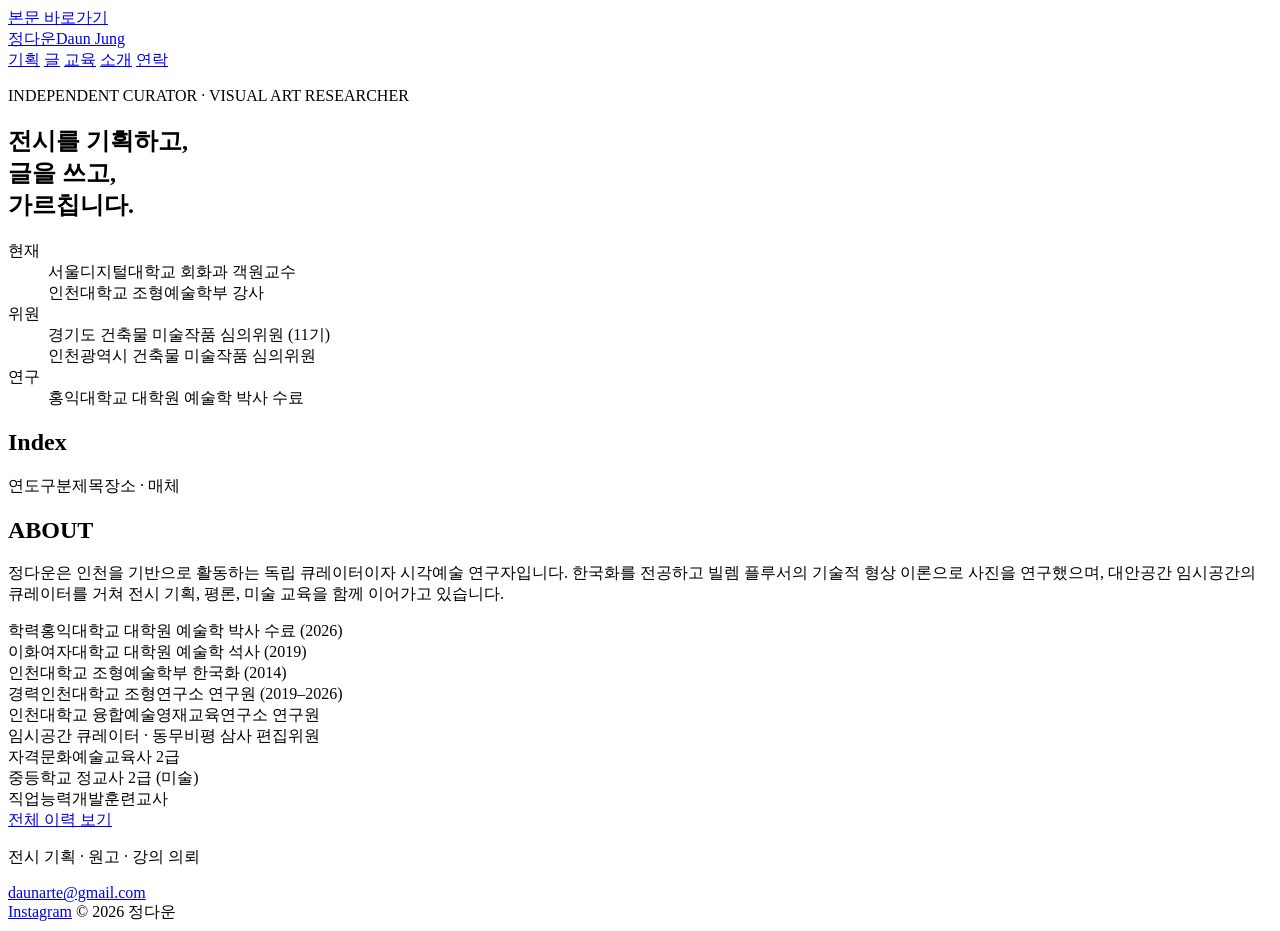
==== index.html @ 9a3ab0d0 "Add files via upload" ====
<!doctype html>
<html lang="ko">
<head>
<meta charset="utf-8">
<meta name="viewport" content="width=device-width, initial-scale=1">
<title>정다운 — 독립 큐레이터 · 시각예술 연구자</title>
<meta name="description" content="독립 큐레이터이자 시각예술 연구자 정다운의 전시 기획, 평론, 강의 아카이브.">
<meta property="og:title" content="정다운 — 독립 큐레이터 · 시각예술 연구자">
<meta property="og:description" content="전시 기획, 평론, 강의 아카이브">
<meta property="og:image" content="images/munteok.jpg">
<link rel="preconnect" href="https://fonts.googleapis.com">
<link rel="preconnect" href="https://fonts.gstatic.com" crossorigin>
<link rel="stylesheet" href="https://fonts.googleapis.com/css2?family=IBM+Plex+Mono:wght@400;500&family=IBM+Plex+Sans+KR:wght@400;500;600&display=swap">
<link rel="stylesheet" href="assets/style.css">
</head>
<body data-page="home">
<a class="skip" href="#main">본문 바로가기</a>

<header class="site-header">
  <div class="wrap">
    <a class="brand" href="index.html"><span class="brand-ko">정다운</span><span class="brand-en" data-name-en>Daun Jung</span></a>
    <nav class="nav" aria-label="주 메뉴">
      <a href="index.html#curating">기획</a>
      <a href="index.html#writing">글</a>
      <a href="index.html#teaching">교육</a>
      <a href="about.html">소개</a>
      <a href="#contact">연락</a>
    </nav>
  </div>
</header>

<main id="main">
  <section class="wrap hero">
    <div class="hero-main">
      <p class="hero-eyebrow">INDEPENDENT CURATOR · VISUAL ART RESEARCHER</p>
      <h1>전시를 기획하고,<br>글을 쓰고,<br>가르칩니다.</h1>
    </div>
    <dl class="hero-meta">
      <div>
        <dt class="label">현재</dt>
        <dd>서울디지털대학교 회화과 객원교수<br>인천대학교 조형예술학부 강사</dd>
      </div>
      <div>
        <dt class="label">위원</dt>
        <dd>경기도 건축물 미술작품 심의위원 (11기)<br>인천광역시 건축물 미술작품 심의위원</dd>
      </div>
      <div>
        <dt class="label">연구</dt>
        <dd>홍익대학교 대학원 예술학 박사 수료</dd>
      </div>
    </dl>
  </section>

  <section class="wrap feature" id="featured" aria-label="최근 프로젝트"></section>

  <section class="wrap index" id="index" aria-labelledby="index-title">
    <div class="index-head">
      <h2 id="index-title">Index</h2>
      <div class="filters" id="filters" role="group" aria-label="분류 필터"></div>
    </div>
    <div class="row-head" aria-hidden="true"><span>연도</span><span>구분</span><span>제목</span><span>장소 · 매체</span></div>
    <div class="rows" id="rows" aria-live="polite"></div>
  </section>

  <section class="band" aria-labelledby="about-title">
    <div class="wrap">
      <h2 class="label" id="about-title">ABOUT</h2>
      <div class="band-body">
        <p class="big">정다운은 인천을 기반으로 활동하는 독립 큐레이터이자 시각예술 연구자입니다. 한국화를 전공하고 빌렘 플루서의 기술적 형상 이론으로 사진을 연구했으며, 대안공간 임시공간의 큐레이터를 거쳐 전시 기획, 평론, 미술 교육을 함께 이어가고 있습니다.</p>
        <div class="band-cols">
          <div><span class="label">학력</span>홍익대학교 대학원 예술학 박사 수료 (2026)<br>이화여자대학교 대학원 예술학 석사 (2019)<br>인천대학교 조형예술학부 한국화 (2014)</div>
          <div><span class="label">경력</span>인천대학교 조형연구소 연구원 (2019–2026)<br>인천대학교 융합예술영재교육연구소 연구원<br>임시공간 큐레이터 · 동무비평 삼사 편집위원</div>
          <div><span class="label">자격</span>문화예술교육사 2급<br>중등학교 정교사 2급 (미술)<br>직업능력개발훈련교사</div>
        </div>
        <a class="btn-line" href="about.html">전체 이력 보기</a>
      </div>
    </div>
  </section>
</main>

<footer class="site-footer" id="contact">
  <div class="wrap">
    <div>
      <p class="label">전시 기획 · 원고 · 강의 의뢰</p>
      <a class="footer-mail" data-email href="mailto:daunarte@gmail.com">daunarte@gmail.com</a>
    </div>
    <div class="footer-meta">
      <a data-instagram href="#">Instagram</a>
      <span>© <span data-year>2026</span> 정다운</span>
    </div>
  </div>
</footer>

<script src="assets/content.js"></script>
<script src="assets/app.js"></script>
</body>
</html>
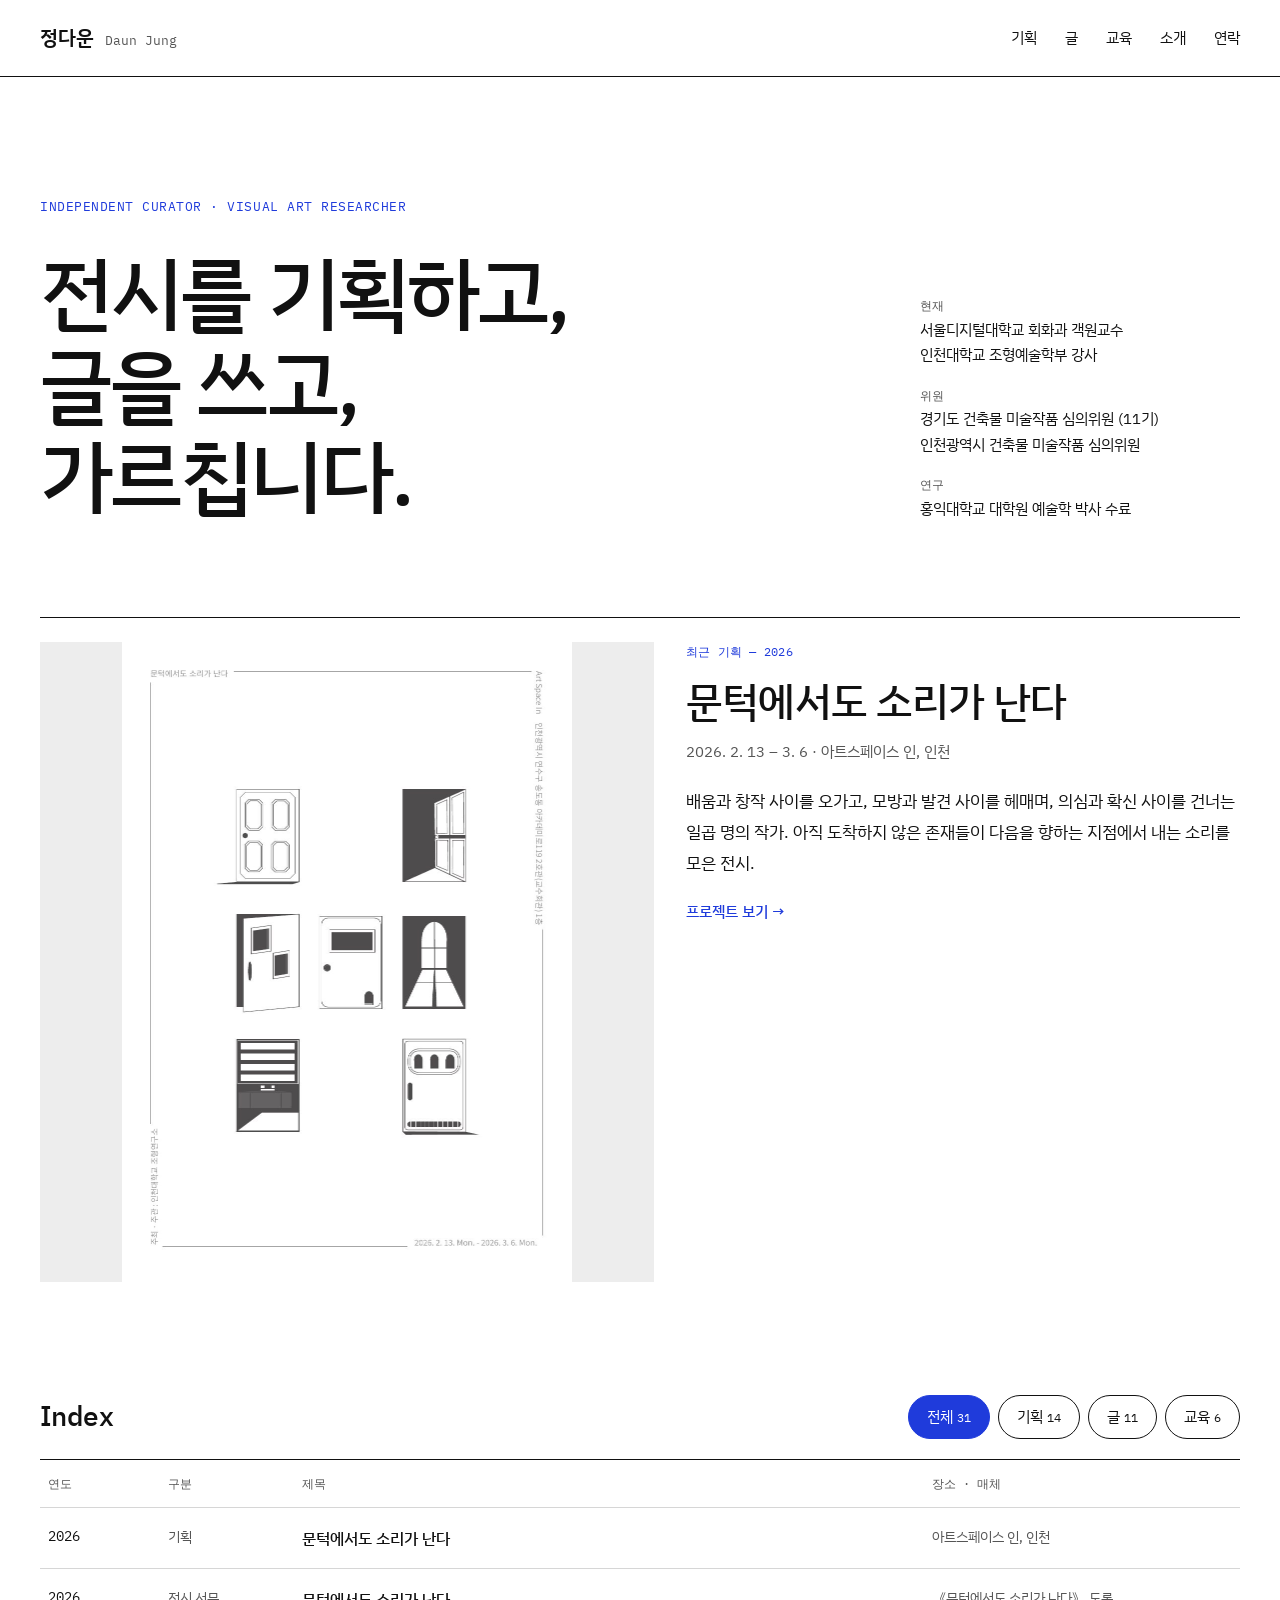
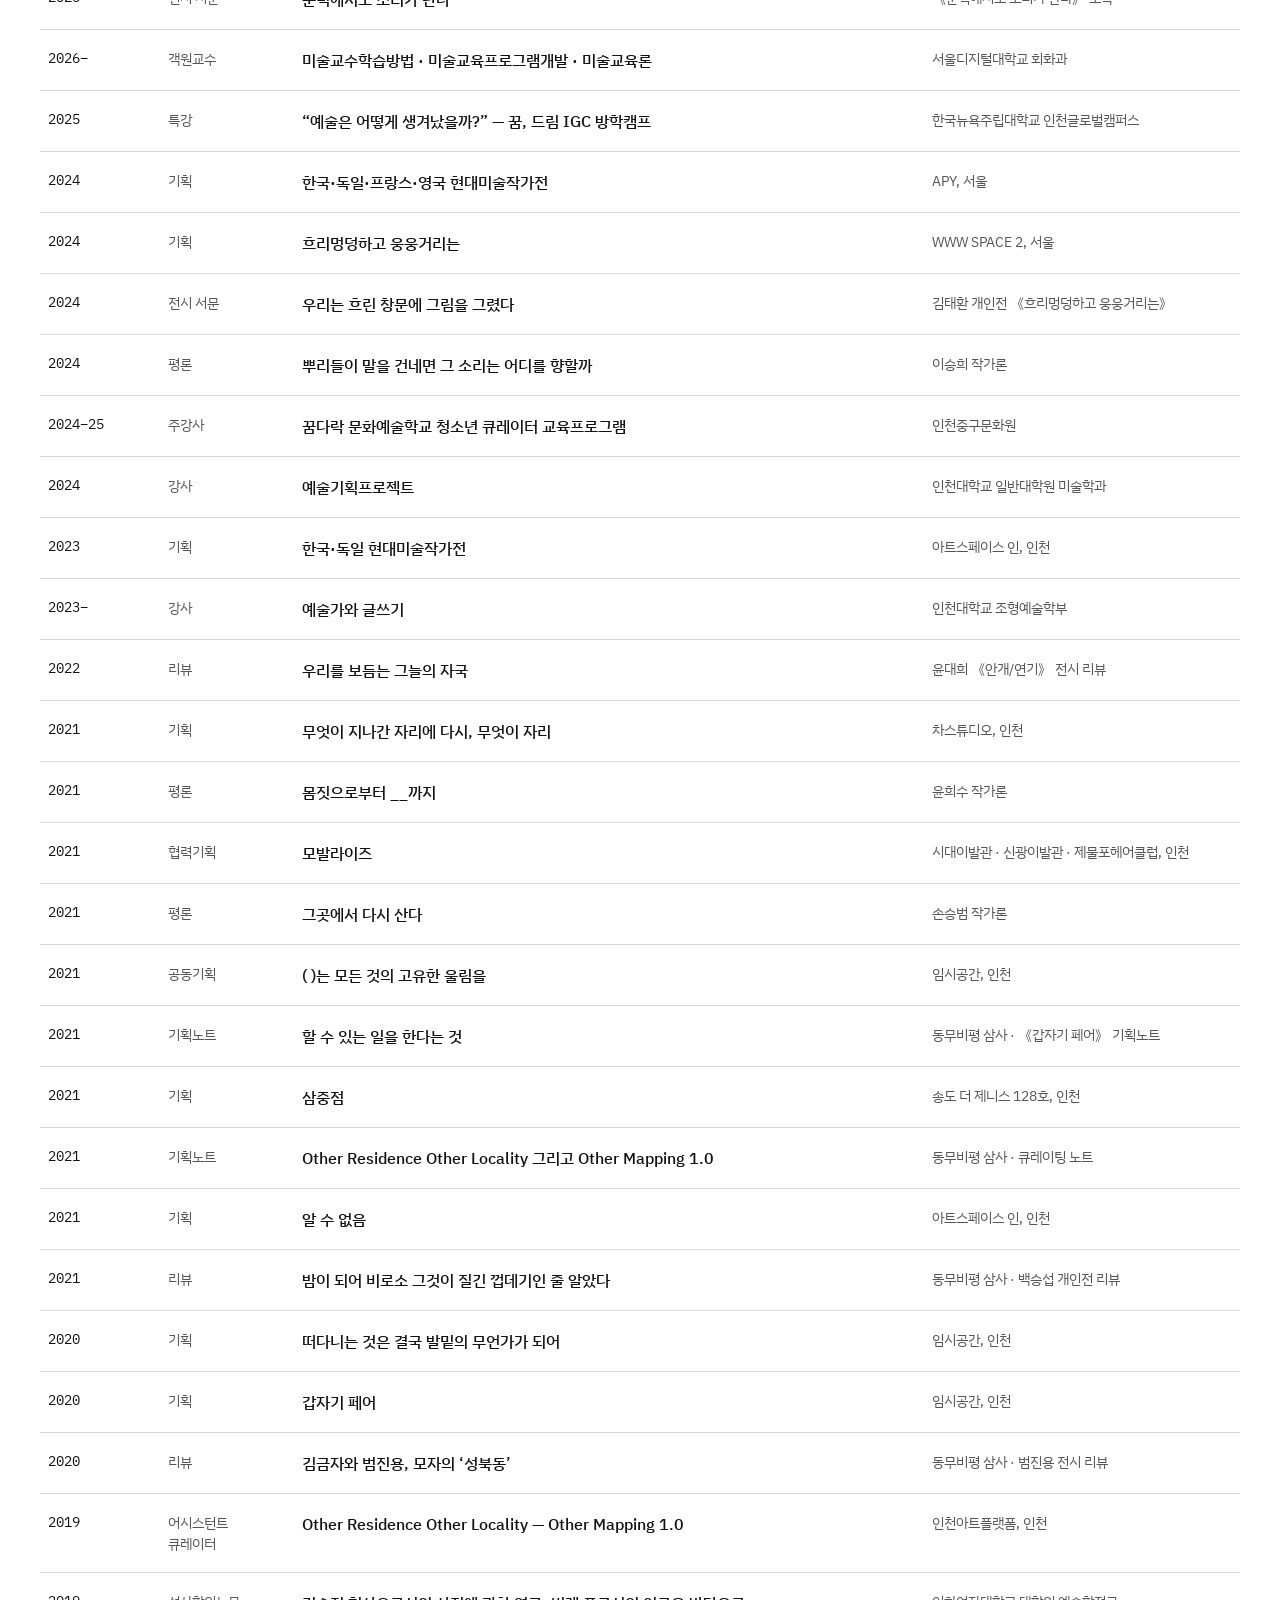
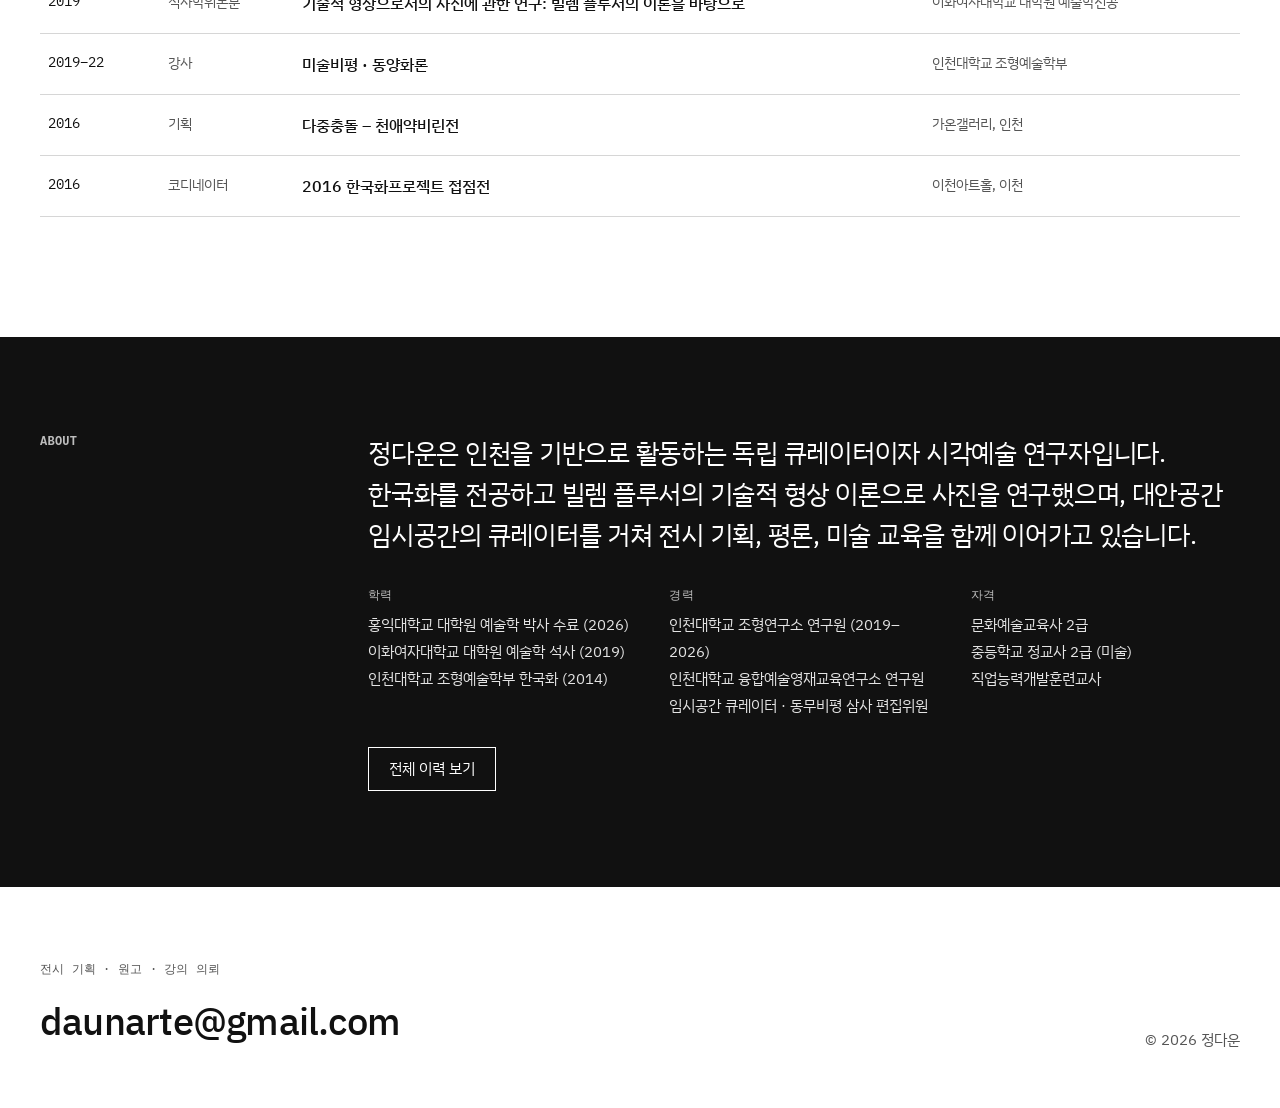
==== commit 5a8b0fb6: "Add files via upload" ====
--- a/index.html
+++ b/index.html
@@ -18,7 +18,7 @@
 
 <header class="site-header">
   <div class="wrap">
-    <a class="brand" href="index.html"><span class="brand-ko">정다운</span><span class="brand-en" data-name-en>Daun Jung</span></a>
+    <a class="brand" href="index.html"><span class="brand-ko">정다운</span><span class="brand-en" data-name-en>Dawoon Jeong</span></a>
     <nav class="nav" aria-label="주 메뉴">
       <a href="index.html#curating">기획</a>
       <a href="index.html#writing">글</a>
@@ -85,7 +85,7 @@
       <a class="footer-mail" data-email href="mailto:daunarte@gmail.com">daunarte@gmail.com</a>
     </div>
     <div class="footer-meta">
-      <a data-instagram href="#">Instagram</a>
+      <a data-instagram href="https://www.instagram.com/daunarte/">Instagram</a>
       <span>© <span data-year>2026</span> 정다운</span>
     </div>
   </div>
--- a/assets/style.css
+++ b/assets/style.css
@@ -0,0 +1,194 @@
+/* 정다운 포트폴리오 — 공통 스타일 */
+:root {
+  --ink: #111111;
+  --muted: #555555;
+  --line: #d6d6d6;
+  --paper: #ffffff;
+  --tint: #f4f5fa;
+  --accent: #1f3bdb;
+  --sans: "IBM Plex Sans KR", system-ui, -apple-system, "Apple SD Gothic Neo", sans-serif;
+  --mono: "IBM Plex Mono", ui-monospace, Menlo, monospace;
+  --wrap: 1360px;
+  --gutter: 40px;
+}
+
+*, *::before, *::after { box-sizing: border-box; }
+html { -webkit-text-size-adjust: 100%; }
+body {
+  margin: 0;
+  background: var(--paper);
+  color: var(--ink);
+  font-family: var(--sans);
+  font-size: 16px;
+  line-height: 1.6;
+  word-break: keep-all;
+  overflow-wrap: break-word;
+}
+img { display: block; max-width: 100%; height: auto; }
+a { color: inherit; text-decoration: none; }
+a:hover { color: var(--accent); }
+:focus-visible { outline: 2px solid var(--accent); outline-offset: 3px; }
+h1, h2, h3, p, dl, dd, ul, ol { margin: 0; }
+ul, ol { padding: 0; list-style: none; }
+
+.wrap { max-width: var(--wrap); margin: 0 auto; padding-left: var(--gutter); padding-right: var(--gutter); }
+.mono { font-family: var(--mono); }
+.label { font-family: var(--mono); font-size: 12px; letter-spacing: 0.02em; color: var(--muted); }
+.accent { color: var(--accent); }
+.skip { position: absolute; left: -9999px; }
+.skip:focus { left: 16px; top: 16px; background: var(--paper); padding: 8px 12px; z-index: 10; }
+
+/* 헤더 */
+.site-header { border-bottom: 1px solid var(--ink); background: var(--paper); }
+.site-header .wrap { display: flex; flex-wrap: wrap; align-items: center; justify-content: space-between; gap: 12px 24px; padding-top: 20px; padding-bottom: 20px; }
+.brand { display: flex; align-items: baseline; gap: 12px; }
+.brand-ko { font-size: 20px; font-weight: 600; letter-spacing: -0.01em; }
+.brand-en { font-family: var(--mono); font-size: 13px; color: var(--muted); }
+.nav { display: flex; flex-wrap: wrap; gap: 4px 28px; font-size: 15px; }
+.nav a { padding: 6px 0; }
+.nav a[aria-current="page"] { color: var(--accent); }
+
+/* 홈 — 히어로 */
+.hero { display: flex; flex-wrap: wrap; gap: 48px; align-items: flex-end; padding-top: 120px; padding-bottom: 96px; }
+.hero-main { flex: 999 1 640px; min-width: 0; }
+.hero-eyebrow { font-family: var(--mono); font-size: 13px; letter-spacing: 0.04em; color: var(--accent); margin-bottom: 28px; }
+.hero h1 { font-size: clamp(44px, 6.4vw, 84px); line-height: 1.12; font-weight: 500; letter-spacing: -0.035em; }
+.hero-meta { flex: 1 1 320px; display: flex; flex-direction: column; gap: 18px; font-size: 15px; line-height: 1.7; }
+.hero-meta dd { margin: 0; }
+
+/* 홈 — 최근 프로젝트 */
+.feature { padding-bottom: 112px; }
+.feature-link { display: flex; flex-wrap: wrap; gap: 32px; border-top: 1px solid var(--ink); padding-top: 24px; }
+.feature-link:hover { color: var(--ink); }
+.feature-link:hover .feature-more { text-decoration: underline; }
+.feature-img { flex: 1 1 420px; min-width: 0; background: #ededed; display: flex; align-items: center; justify-content: center; max-height: 640px; overflow: hidden; }
+.feature-img img { width: 100%; height: 100%; max-height: 640px; object-fit: contain; }
+.feature-body { flex: 1 1 360px; min-width: 0; display: flex; flex-direction: column; gap: 14px; }
+.feature-body h2 { font-size: clamp(30px, 3.2vw, 44px); line-height: 1.25; font-weight: 500; letter-spacing: -0.02em; }
+.feature-body .meta { font-size: 15px; color: var(--muted); }
+.feature-body .lede { font-size: 17px; line-height: 1.8; margin-top: 8px; }
+.feature-more { margin-top: 8px; font-size: 15px; font-weight: 500; color: var(--accent); }
+
+/* 인덱스 */
+.index { padding-bottom: 120px; scroll-margin-top: 24px; }
+.index-head { display: flex; flex-wrap: wrap; align-items: flex-end; justify-content: space-between; gap: 20px; border-bottom: 1px solid var(--ink); padding-bottom: 20px; }
+.index-head h2 { font-size: 28px; font-weight: 500; letter-spacing: -0.02em; }
+.filters { display: flex; flex-wrap: wrap; gap: 8px; }
+.pill {
+  min-height: 44px; padding: 0 18px; border-radius: 999px;
+  border: 1px solid var(--ink); background: var(--paper); color: var(--ink);
+  font: inherit; font-size: 15px; cursor: pointer;
+}
+.pill .count { font-family: var(--mono); font-size: 12px; margin-left: 4px; }
+.pill:hover { border-color: var(--accent); color: var(--accent); }
+.pill[aria-pressed="true"] { background: var(--accent); border-color: var(--accent); color: #ffffff; }
+
+.rows { display: flex; flex-direction: column; }
+.row, .row-head {
+  display: grid;
+  grid-template-columns: 96px 110px minmax(0, 1fr) minmax(0, 300px);
+  gap: 24px; padding: 18px 8px; border-bottom: 1px solid var(--line);
+}
+.row-head { padding-top: 14px; padding-bottom: 14px; font-family: var(--mono); font-size: 12px; color: var(--muted); }
+.row { font-size: 16px; line-height: 1.5; }
+a.row:hover { background: var(--tint); color: var(--ink); }
+a.row:hover .row-title { color: var(--accent); }
+.row-year { font-family: var(--mono); font-size: 14px; }
+.row-kind, .row-place { font-size: 14px; color: var(--muted); }
+.row-title { font-weight: 500; }
+.row-empty { padding: 40px 8px; color: var(--muted); }
+
+/* 소개 띠 (홈) */
+.band { background: var(--ink); color: #ffffff; }
+.band .wrap { display: flex; flex-wrap: wrap; gap: 48px; padding-top: 96px; padding-bottom: 96px; }
+.band .label { color: #bdbdbd; flex: 1 1 280px; }
+.band-body { flex: 999 1 640px; min-width: 0; display: flex; flex-direction: column; gap: 28px; }
+.band-body p.big { font-size: clamp(20px, 2vw, 28px); line-height: 1.6; letter-spacing: -0.01em; }
+.band-cols { display: flex; flex-wrap: wrap; gap: 32px; font-size: 15px; line-height: 1.8; color: #e4e4e4; }
+.band-cols > div { flex: 1 1 240px; }
+.band-cols .label { display: block; margin-bottom: 6px; }
+.btn-line { align-self: flex-start; display: inline-flex; align-items: center; min-height: 44px; border: 1px solid currentColor; padding: 0 20px; font-size: 15px; }
+.band .btn-line:hover { color: #ffffff; background: #2a2a2a; }
+
+/* 푸터 */
+.site-footer .wrap { display: flex; flex-wrap: wrap; justify-content: space-between; align-items: flex-end; gap: 32px; padding-top: 72px; padding-bottom: 56px; }
+.footer-mail { display: inline-block; margin-top: 12px; font-size: clamp(26px, 3vw, 40px); font-weight: 500; letter-spacing: -0.02em; overflow-wrap: anywhere; }
+.footer-meta { display: flex; flex-wrap: wrap; gap: 24px; font-size: 15px; color: var(--muted); }
+
+/* 상세 페이지 */
+.detail { padding-top: 56px; padding-bottom: 120px; }
+.crumb { font-family: var(--mono); font-size: 13px; color: var(--muted); margin-bottom: 40px; display: flex; gap: 8px; flex-wrap: wrap; }
+.crumb a:hover { color: var(--accent); }
+.detail-head { border-bottom: 1px solid var(--ink); padding-bottom: 32px; margin-bottom: 48px; }
+.detail-head .kind { font-family: var(--mono); font-size: 13px; color: var(--accent); margin-bottom: 16px; }
+.detail-head h1 { font-size: clamp(32px, 4.4vw, 60px); line-height: 1.2; font-weight: 500; letter-spacing: -0.03em; }
+.detail-head .sub { margin-top: 12px; font-size: 18px; color: var(--muted); }
+.detail-grid { display: flex; flex-wrap: wrap; gap: 48px 64px; align-items: flex-start; }
+.detail-side { flex: 1 1 340px; min-width: 0; display: flex; flex-direction: column; gap: 32px; }
+.detail-main { flex: 999 1 560px; min-width: 0; display: flex; flex-direction: column; gap: 40px; }
+.detail-img { background: #ededed; }
+.facts { display: grid; grid-template-columns: 88px minmax(0, 1fr); gap: 12px 16px; font-size: 15px; line-height: 1.6; }
+.facts dt { font-family: var(--mono); font-size: 12px; color: var(--muted); padding-top: 3px; }
+.prose { font-size: 18px; line-height: 1.95; max-width: 720px; display: flex; flex-direction: column; gap: 1.2em; }
+.prose p { white-space: pre-line; }
+.prose-note { font-size: 14px; color: var(--muted); border-top: 1px solid var(--line); padding-top: 16px; max-width: 720px; }
+.related h2 { font-family: var(--mono); font-size: 12px; font-weight: 400; color: var(--muted); margin-bottom: 8px; }
+.related a { display: block; padding: 14px 0; border-bottom: 1px solid var(--line); font-weight: 500; }
+.pager { display: flex; justify-content: space-between; gap: 24px; margin-top: 96px; border-top: 1px solid var(--ink); padding-top: 24px; flex-wrap: wrap; }
+.pager a { display: flex; flex-direction: column; gap: 4px; max-width: 48%; min-width: 200px; }
+.pager a.next { text-align: right; margin-left: auto; }
+.pager .t { font-weight: 500; }
+
+/* 소개(CV) 페이지 */
+.cv { padding-top: 96px; padding-bottom: 120px; }
+.cv-intro { display: flex; flex-wrap: wrap; gap: 32px 48px; align-items: flex-end; padding-bottom: 56px; border-bottom: 1px solid var(--ink); }
+.cv-intro h1 { flex: 999 1 560px; font-size: clamp(32px, 4vw, 52px); line-height: 1.35; font-weight: 500; letter-spacing: -0.03em; }
+.cv-actions { flex: 1 1 240px; display: flex; flex-wrap: wrap; gap: 12px; }
+.btn { display: inline-flex; align-items: center; min-height: 44px; padding: 0 20px; border: 1px solid var(--ink); background: var(--paper); color: var(--ink); font: inherit; font-size: 15px; cursor: pointer; }
+.btn:hover { border-color: var(--accent); color: var(--accent); }
+.btn.solid { background: var(--accent); border-color: var(--accent); color: #ffffff; }
+.btn.solid:hover { background: #1730b8; color: #ffffff; }
+.cv-bio { font-size: 19px; line-height: 1.9; max-width: 860px; padding: 56px 0; }
+.cv-section { display: flex; flex-wrap: wrap; gap: 16px 48px; padding: 40px 0; border-top: 1px solid var(--line); }
+.cv-section h2 { flex: 1 1 200px; font-size: 18px; font-weight: 500; }
+.cv-list { flex: 999 1 640px; min-width: 0; display: flex; flex-direction: column; }
+.cv-item { display: grid; grid-template-columns: 170px minmax(0, 1fr); gap: 4px 24px; padding: 10px 0; font-size: 15px; line-height: 1.65; }
+.cv-item .when { font-family: var(--mono); font-size: 13px; color: var(--muted); padding-top: 2px; }
+.cv-item .note { color: var(--muted); }
+
+/* 좁은 화면 */
+@media (max-width: 760px) {
+  :root { --gutter: 16px; }
+  .hero { padding-top: 64px; padding-bottom: 56px; gap: 36px; }
+  .feature, .index { padding-bottom: 72px; }
+  .row-head { display: none; }
+  .row {
+    grid-template-columns: auto minmax(0, 1fr);
+    grid-template-areas: "year kind" "title title" "place place";
+    gap: 4px 12px; padding: 18px 0;
+  }
+  .row-year { grid-area: year; }
+  .row-kind { grid-area: kind; }
+  .row-title { grid-area: title; font-size: 17px; }
+  .row-place { grid-area: place; }
+  .band .wrap { padding-top: 64px; padding-bottom: 64px; }
+  .detail { padding-top: 32px; }
+  .prose { font-size: 17px; }
+  .cv { padding-top: 56px; }
+  .cv-item { grid-template-columns: minmax(0, 1fr); }
+  .pager a { max-width: 100%; }
+}
+
+/* 인쇄 (소개 페이지 → PDF) */
+@media print {
+  .site-header, .site-footer, .cv-actions, .skip { display: none !important; }
+  body { font-size: 10.5pt; }
+  .cv { padding: 0; }
+  .cv-intro h1 { font-size: 20pt; }
+  .cv-bio { font-size: 11pt; padding: 16pt 0; }
+  .cv-section { padding: 12pt 0; break-inside: avoid-page; }
+  .cv-item { padding: 3pt 0; font-size: 10pt; grid-template-columns: 120px minmax(0, 1fr); }
+  .print-only { display: block !important; }
+  a { color: var(--ink); }
+}
+.print-only { display: none; }
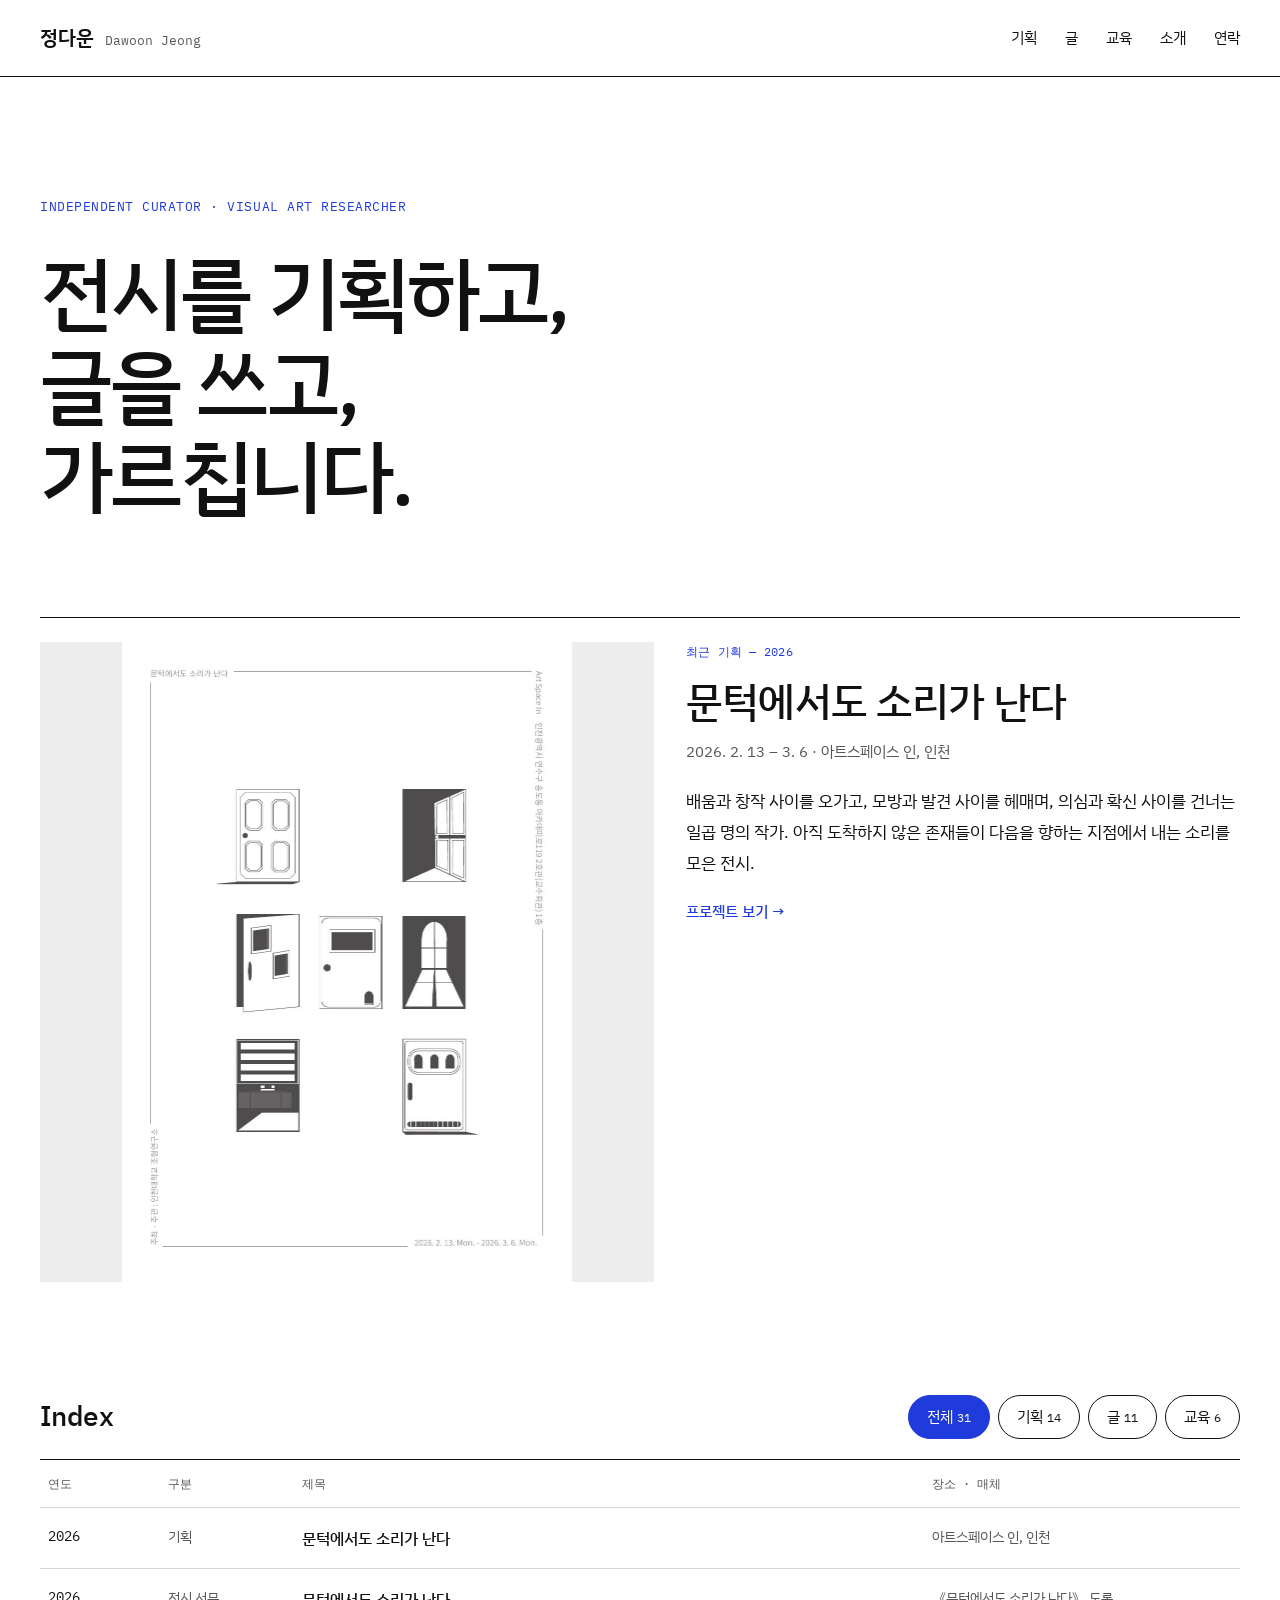
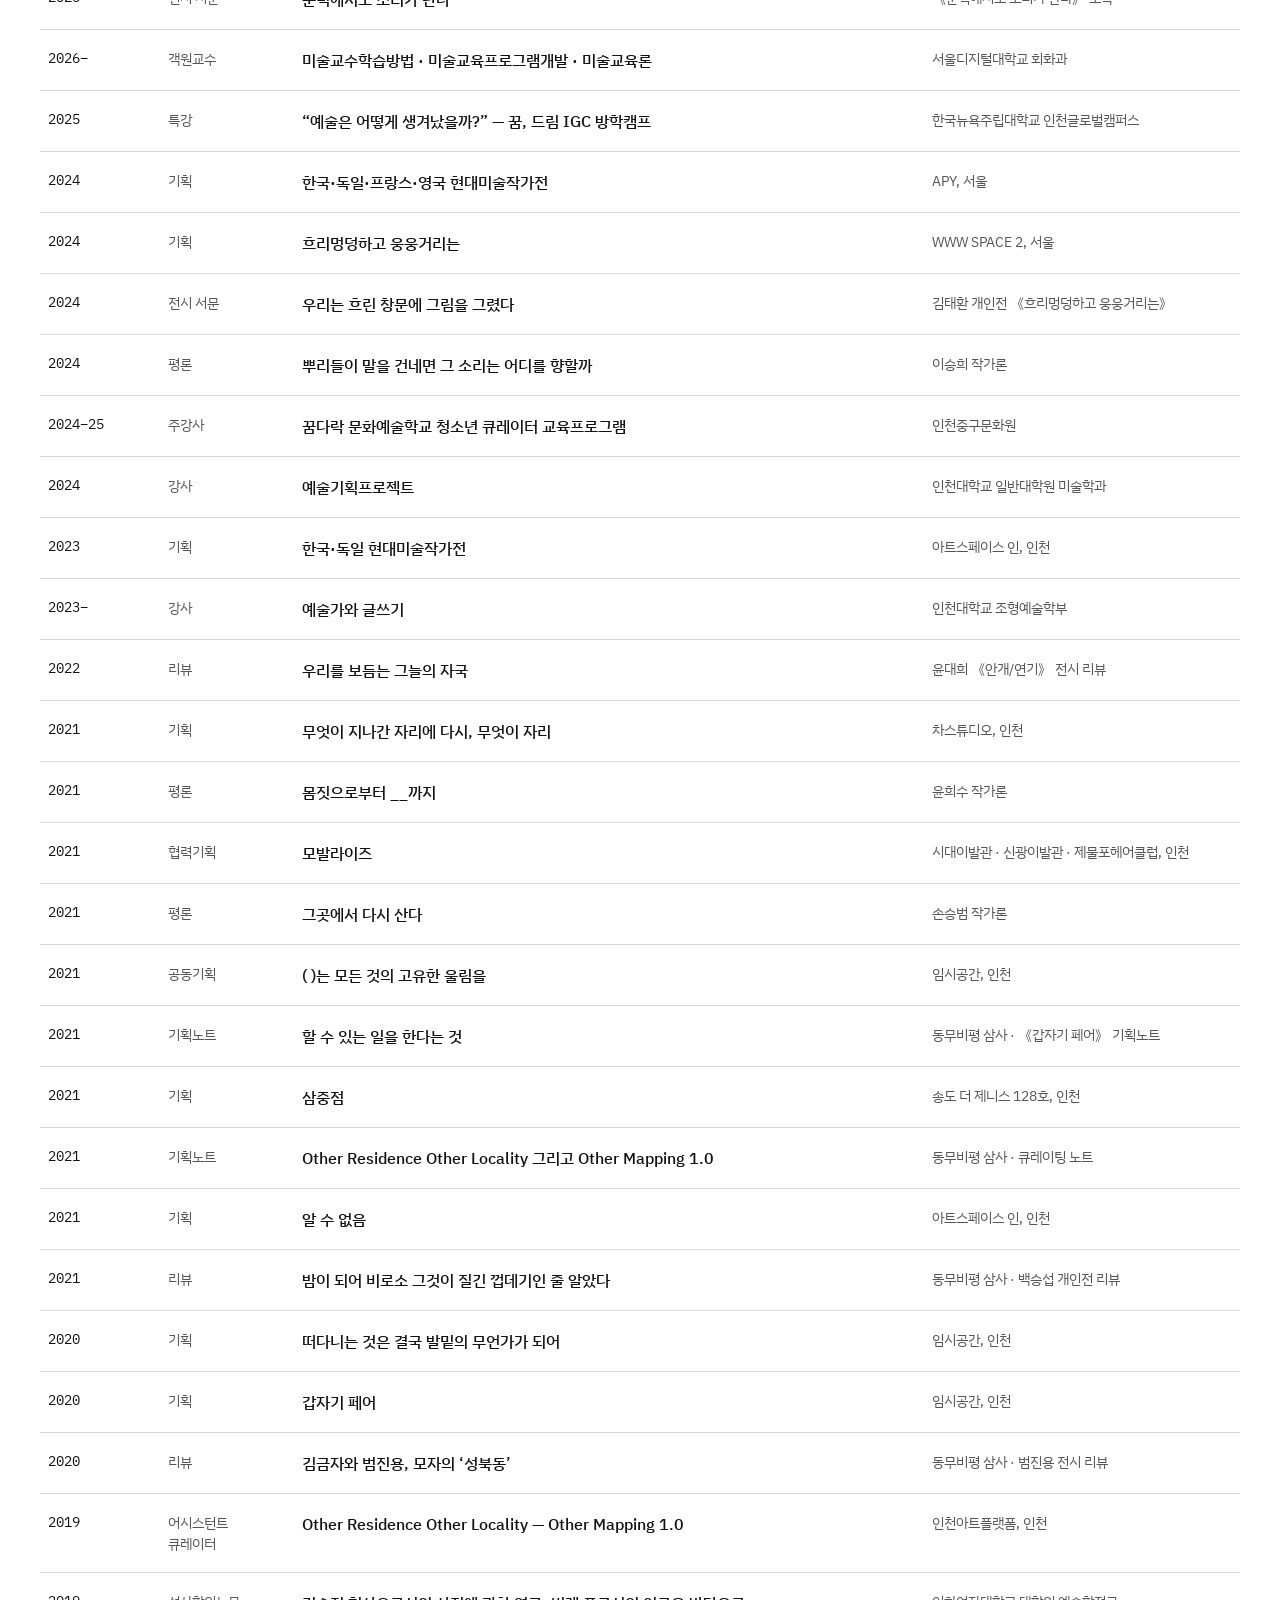
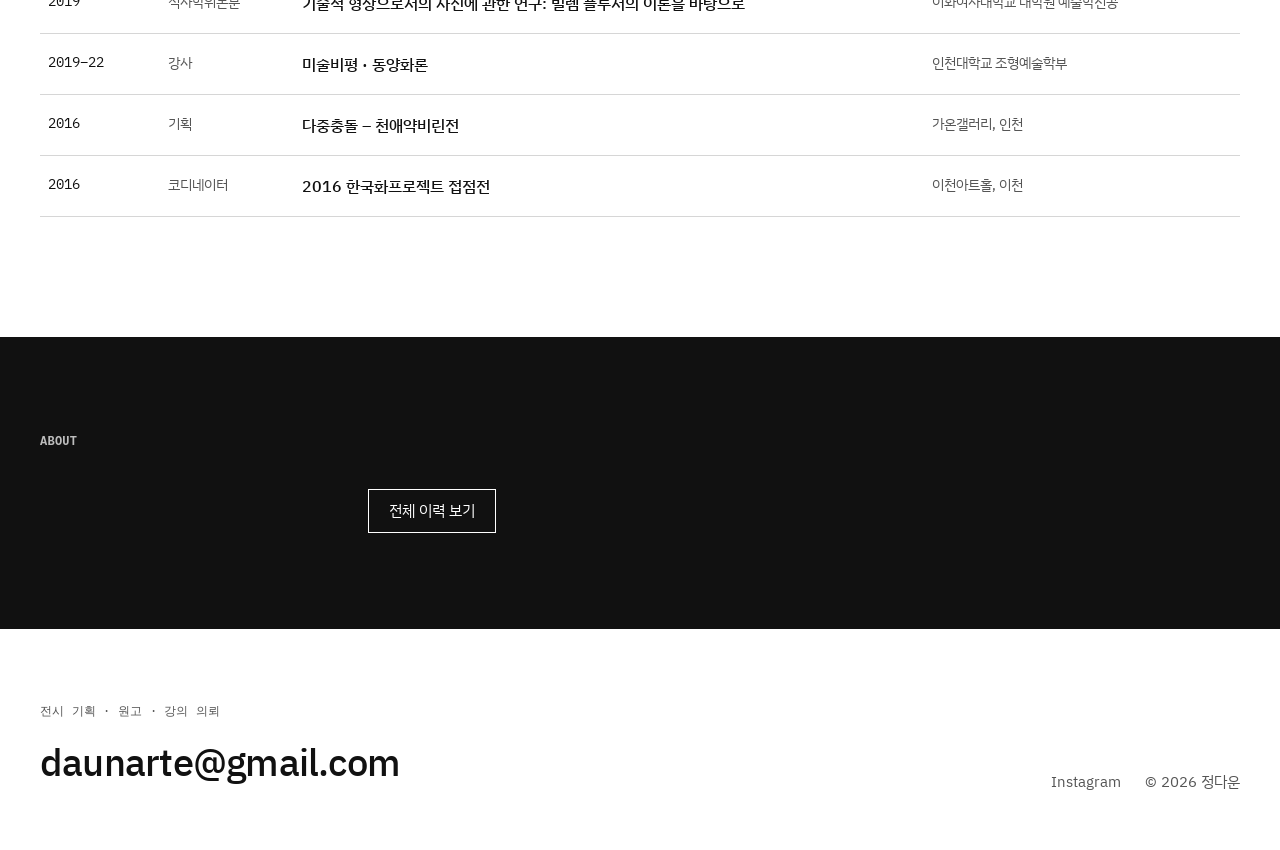
==== commit 6022b38b: "공유 미리보기, 메뉴 클릭, 탭 아이콘, 404 페이지 수정" ====
--- a/index.html
+++ b/index.html
@@ -5,9 +5,18 @@
 <meta name="viewport" content="width=device-width, initial-scale=1">
 <title>정다운 — 독립 큐레이터 · 시각예술 연구자</title>
 <meta name="description" content="독립 큐레이터이자 시각예술 연구자 정다운의 전시 기획, 평론, 강의 아카이브.">
+<meta property="og:type" content="website">
+<meta property="og:site_name" content="정다운 Dawoon Jeong">
+<meta property="og:url" content="https://daunarte.github.io/">
 <meta property="og:title" content="정다운 — 독립 큐레이터 · 시각예술 연구자">
 <meta property="og:description" content="전시 기획, 평론, 강의 아카이브">
-<meta property="og:image" content="images/munteok.jpg">
+<meta property="og:image" content="https://daunarte.github.io/images/og.jpg">
+<meta property="og:image:width" content="1200">
+<meta property="og:image:height" content="630">
+<meta name="twitter:card" content="summary_large_image">
+<link rel="icon" href="favicon.svg" type="image/svg+xml">
+<link rel="icon" href="favicon.png" type="image/png">
+<link rel="apple-touch-icon" href="favicon.png">
 <link rel="preconnect" href="https://fonts.googleapis.com">
 <link rel="preconnect" href="https://fonts.gstatic.com" crossorigin>
 <link rel="stylesheet" href="https://fonts.googleapis.com/css2?family=IBM+Plex+Mono:wght@400;500&family=IBM+Plex+Sans+KR:wght@400;500;600&display=swap">
@@ -35,20 +44,7 @@
       <p class="hero-eyebrow">INDEPENDENT CURATOR · VISUAL ART RESEARCHER</p>
       <h1>전시를 기획하고,<br>글을 쓰고,<br>가르칩니다.</h1>
     </div>
-    <dl class="hero-meta">
-      <div>
-        <dt class="label">현재</dt>
-        <dd>서울디지털대학교 회화과 객원교수<br>인천대학교 조형예술학부 강사</dd>
-      </div>
-      <div>
-        <dt class="label">위원</dt>
-        <dd>경기도 건축물 미술작품 심의위원 (11기)<br>인천광역시 건축물 미술작품 심의위원</dd>
-      </div>
-      <div>
-        <dt class="label">연구</dt>
-        <dd>홍익대학교 대학원 예술학 박사 수료</dd>
-      </div>
-    </dl>
+    <dl class="hero-meta" id="hero-meta"></dl>
   </section>
 
   <section class="wrap feature" id="featured" aria-label="최근 프로젝트"></section>
@@ -66,12 +62,8 @@
     <div class="wrap">
       <h2 class="label" id="about-title">ABOUT</h2>
       <div class="band-body">
-        <p class="big">정다운은 인천을 기반으로 활동하는 독립 큐레이터이자 시각예술 연구자입니다. 한국화를 전공하고 빌렘 플루서의 기술적 형상 이론으로 사진을 연구했으며, 대안공간 임시공간의 큐레이터를 거쳐 전시 기획, 평론, 미술 교육을 함께 이어가고 있습니다.</p>
-        <div class="band-cols">
-          <div><span class="label">학력</span>홍익대학교 대학원 예술학 박사 수료 (2026)<br>이화여자대학교 대학원 예술학 석사 (2019)<br>인천대학교 조형예술학부 한국화 (2014)</div>
-          <div><span class="label">경력</span>인천대학교 조형연구소 연구원 (2019–2026)<br>인천대학교 융합예술영재교육연구소 연구원<br>임시공간 큐레이터 · 동무비평 삼사 편집위원</div>
-          <div><span class="label">자격</span>문화예술교육사 2급<br>중등학교 정교사 2급 (미술)<br>직업능력개발훈련교사</div>
-        </div>
+        <p class="big" id="about-lead"></p>
+        <div class="band-cols" id="about-cols"></div>
         <a class="btn-line" href="about.html">전체 이력 보기</a>
       </div>
     </div>
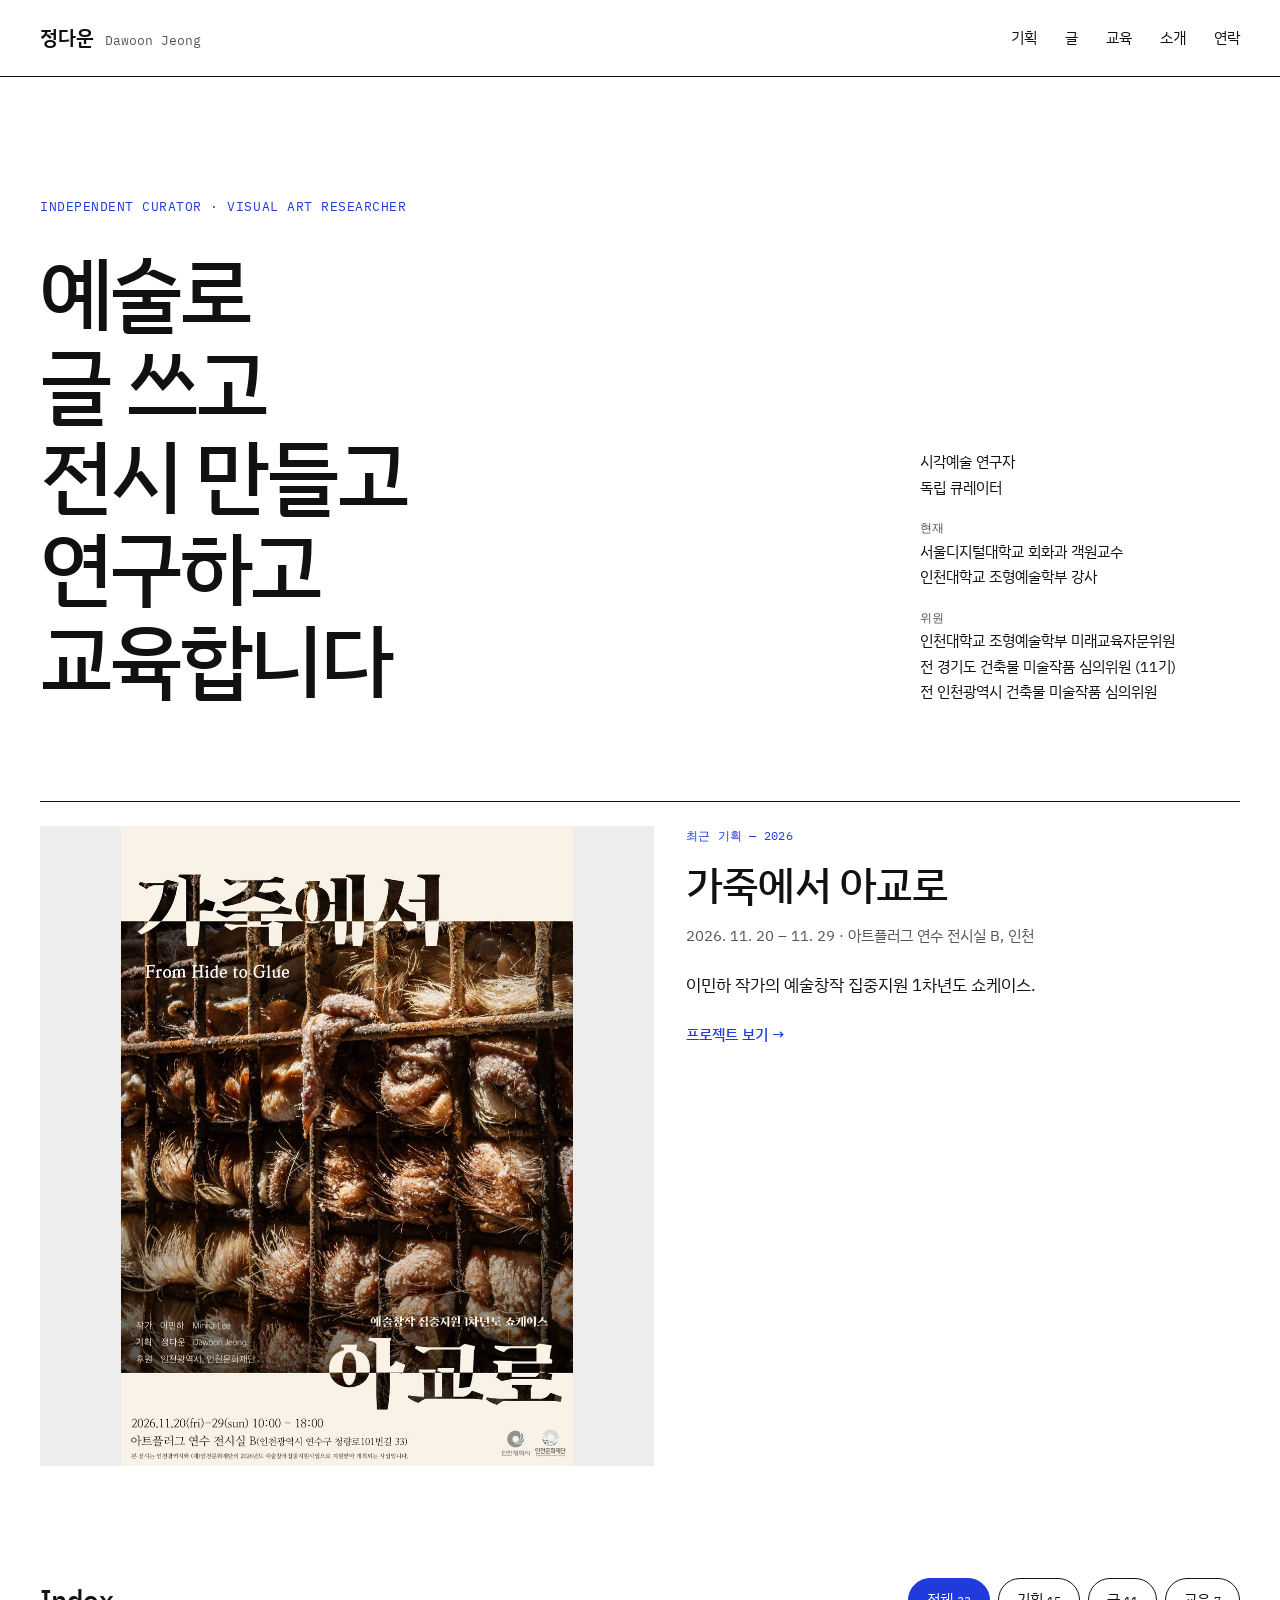
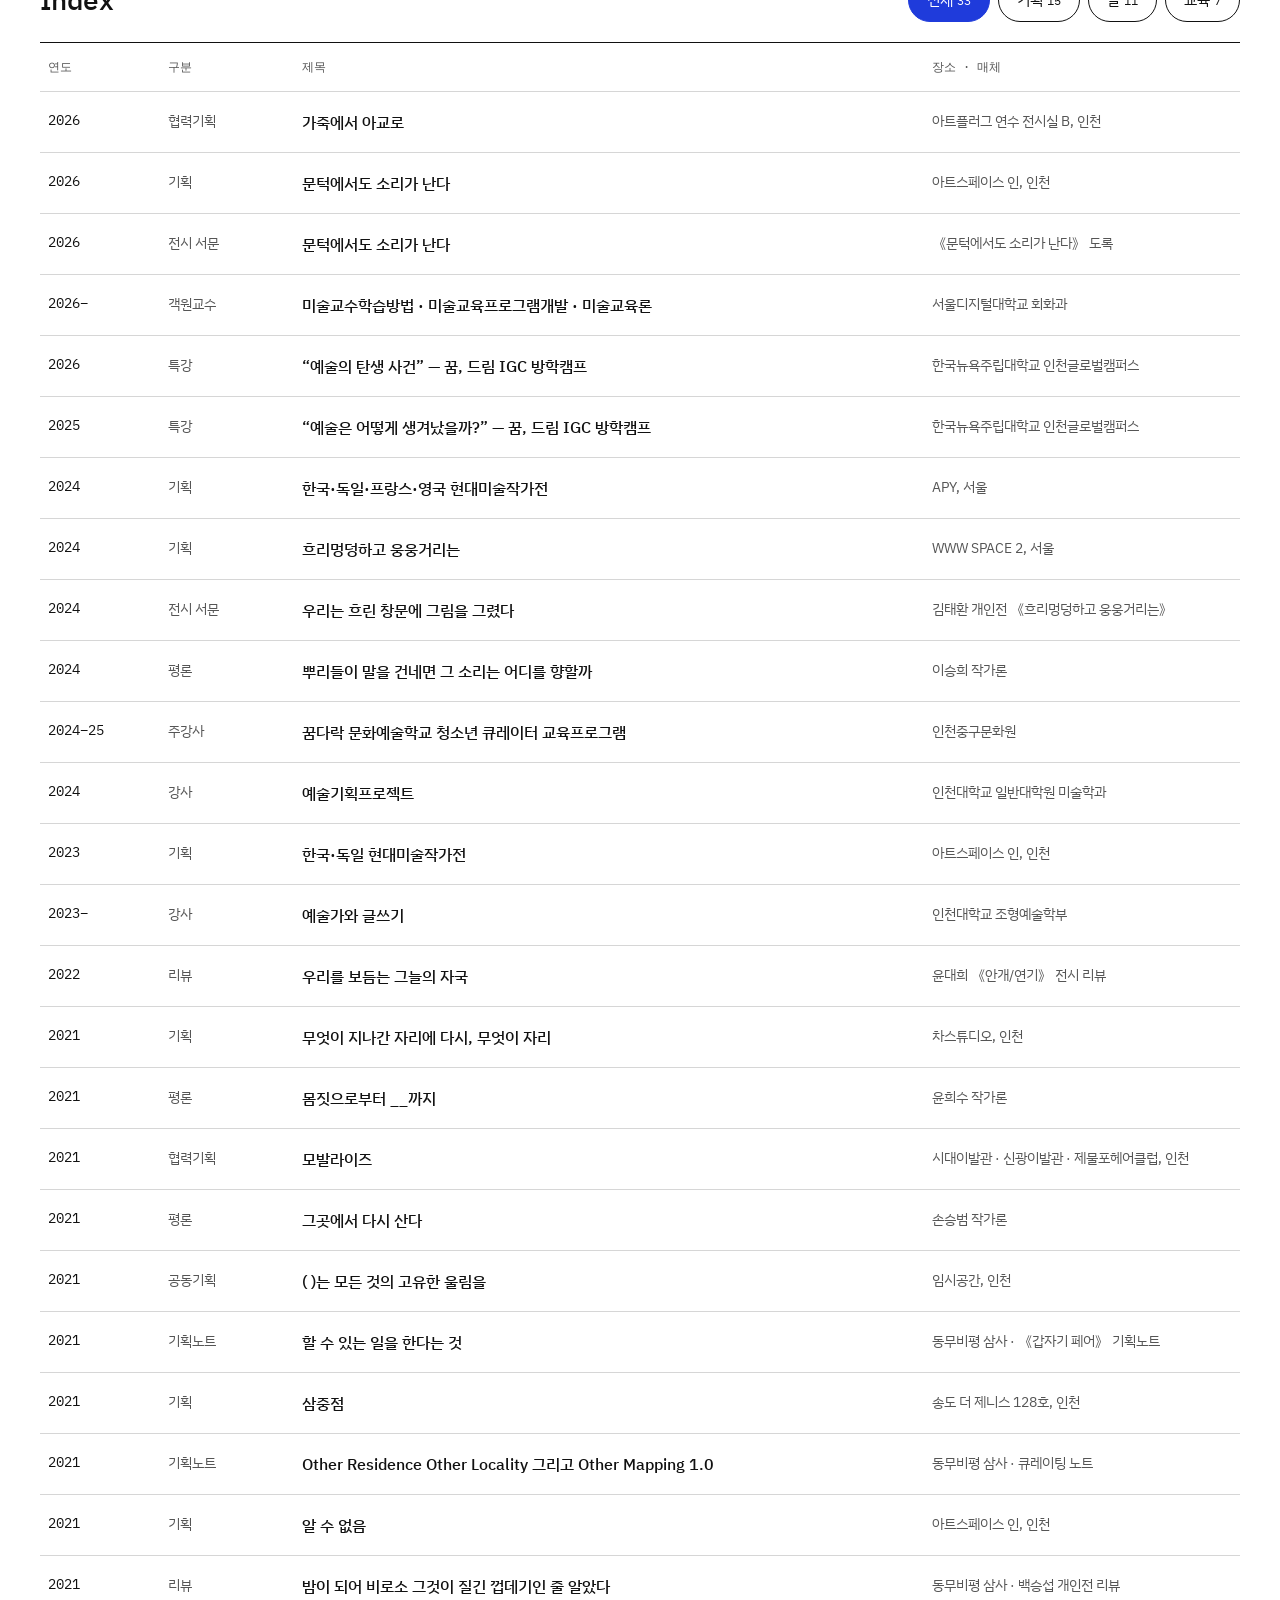
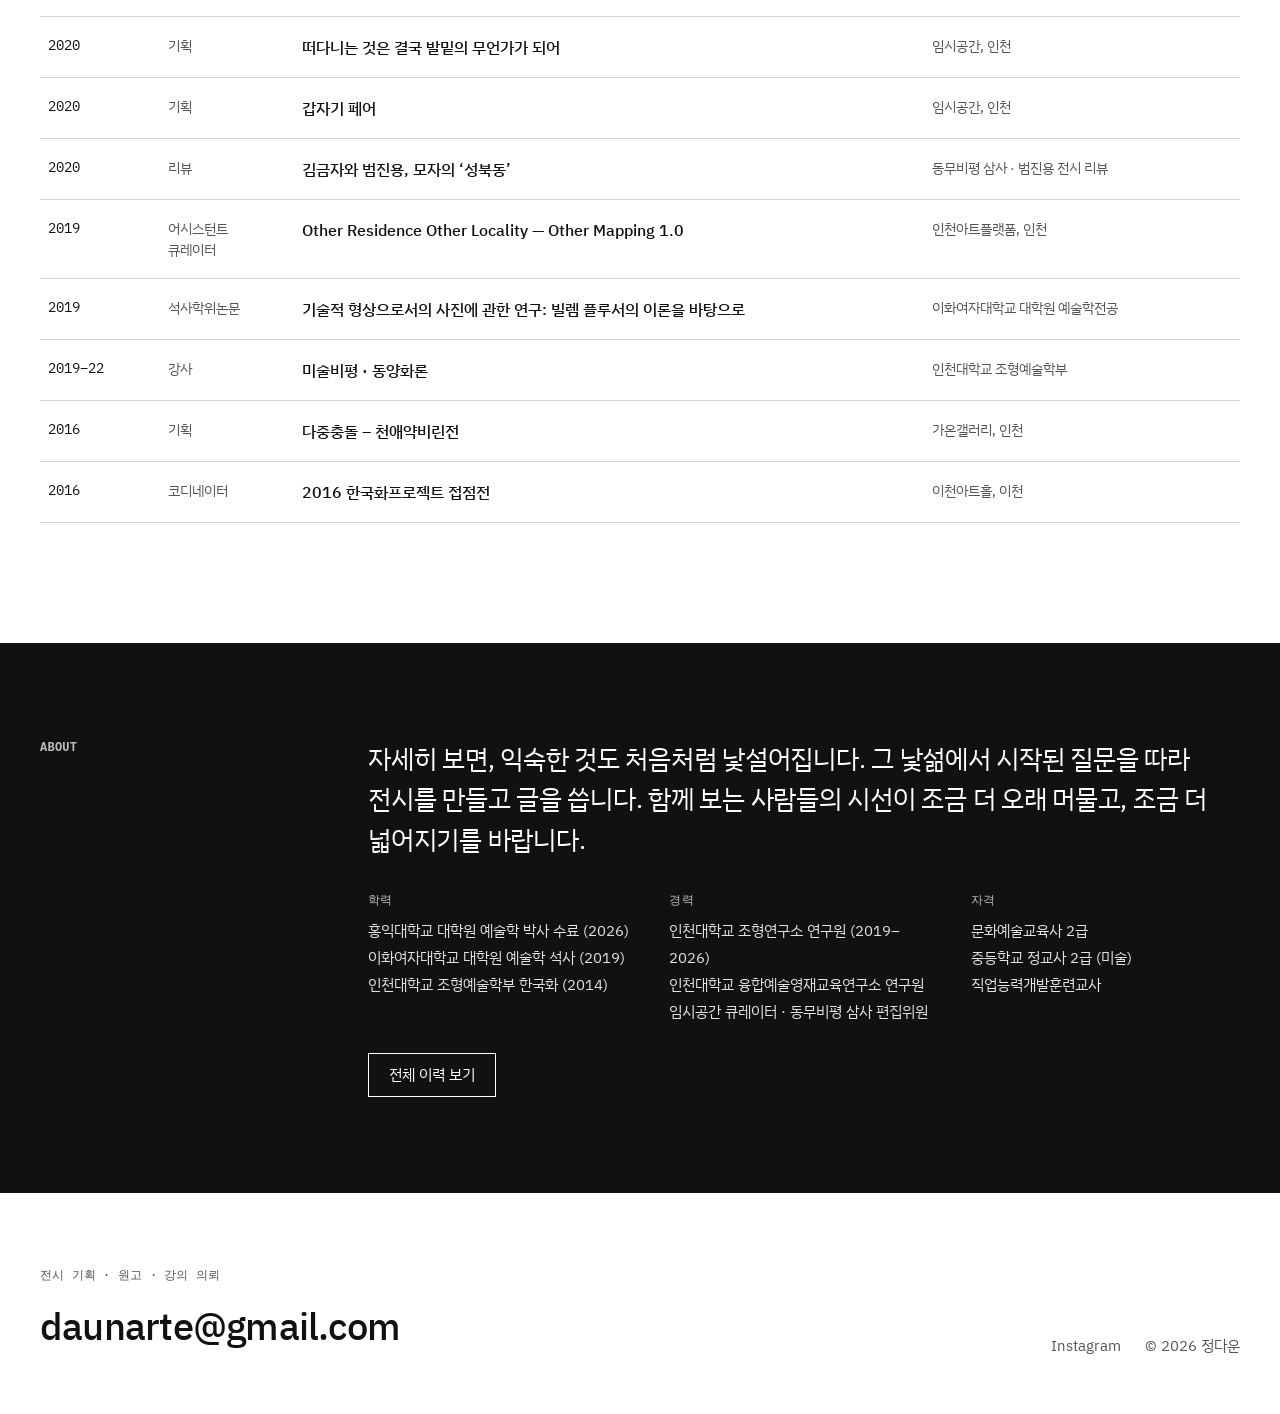
==== commit dd5f8443: "홈 제목·약력 정리, CV PDF 버튼 삭제" ====
--- a/index.html
+++ b/index.html
@@ -42,7 +42,7 @@
   <section class="wrap hero">
     <div class="hero-main">
       <p class="hero-eyebrow">INDEPENDENT CURATOR · VISUAL ART RESEARCHER</p>
-      <h1>전시를 기획하고,<br>글을 쓰고,<br>가르칩니다.</h1>
+      <h1>예술로<br>글 쓰고<br>전시 만들고<br>연구하고<br>교육합니다</h1>
     </div>
     <dl class="hero-meta" id="hero-meta"></dl>
   </section>
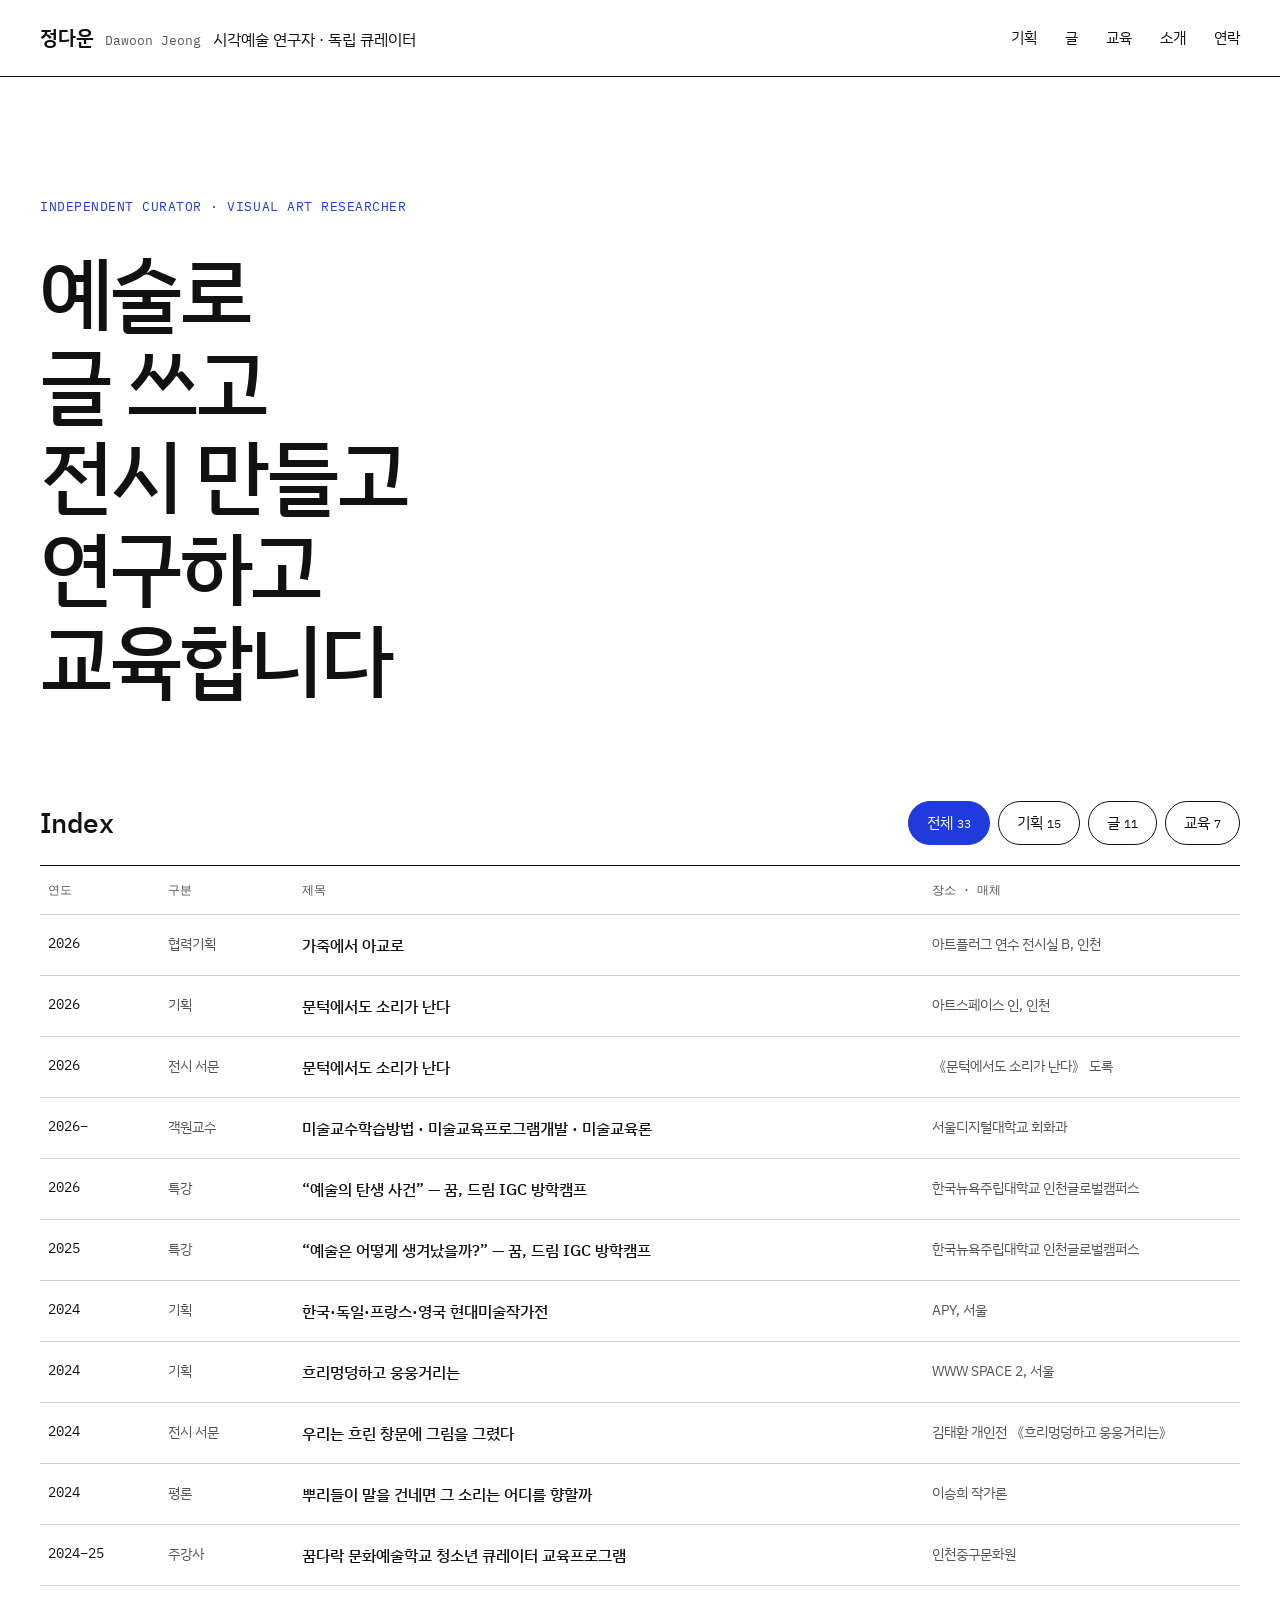
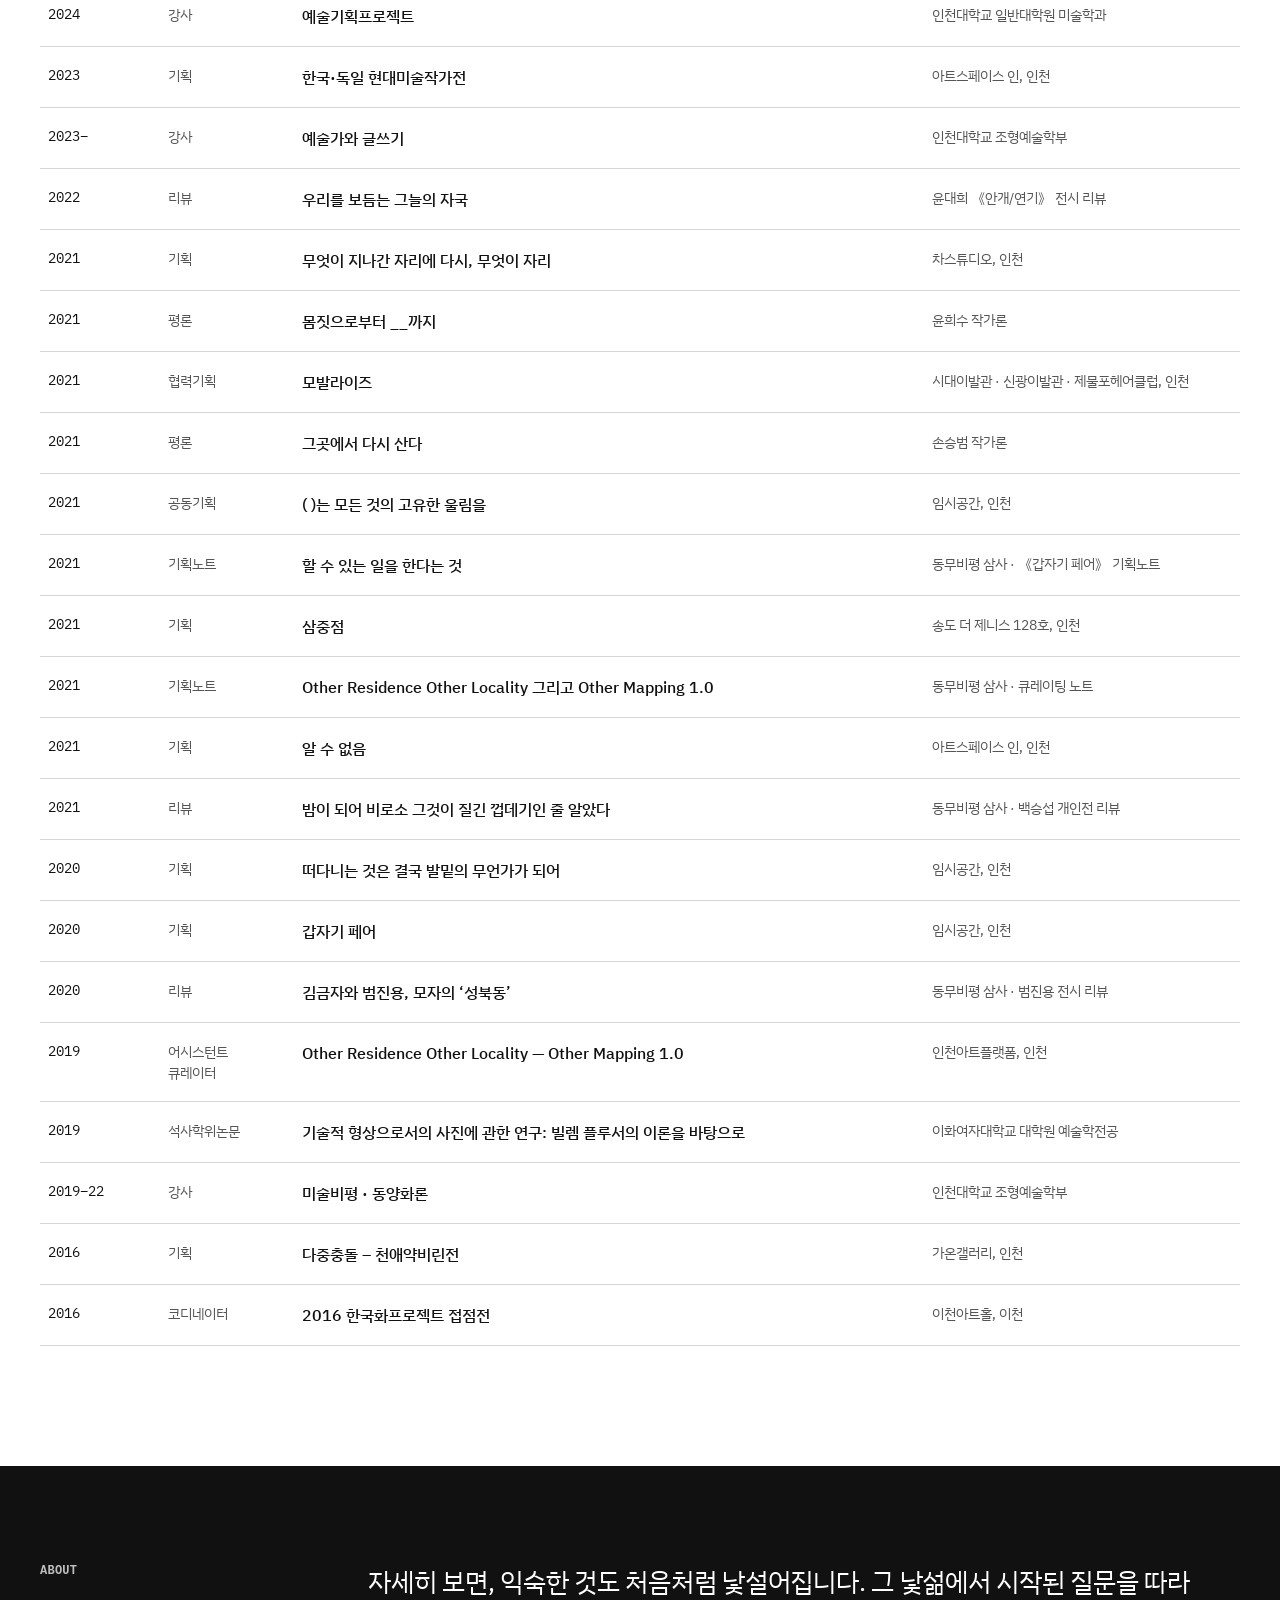
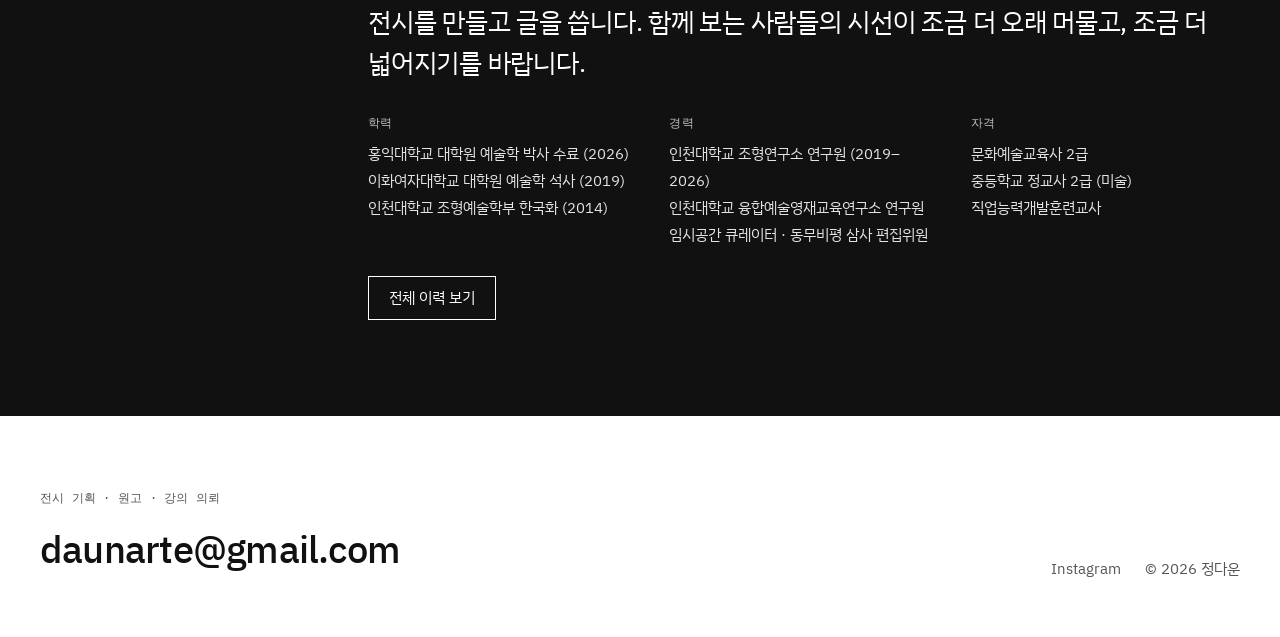
==== commit a7ae2232: "직함을 이름 옆으로 옮기고 홈 최근 전시 영역 삭제" ====
--- a/index.html
+++ b/index.html
@@ -27,7 +27,7 @@
 
 <header class="site-header">
   <div class="wrap">
-    <a class="brand" href="index.html"><span class="brand-ko">정다운</span><span class="brand-en" data-name-en>Dawoon Jeong</span></a>
+    <a class="brand" href="index.html"><span class="brand-ko">정다운</span><span class="brand-en" data-name-en>Dawoon Jeong</span><span class="brand-role" data-role>시각예술 연구자 · 독립 큐레이터</span></a>
     <nav class="nav" aria-label="주 메뉴">
       <a href="index.html#curating">기획</a>
       <a href="index.html#writing">글</a>
@@ -44,10 +44,7 @@
       <p class="hero-eyebrow">INDEPENDENT CURATOR · VISUAL ART RESEARCHER</p>
       <h1>예술로<br>글 쓰고<br>전시 만들고<br>연구하고<br>교육합니다</h1>
     </div>
-    <dl class="hero-meta" id="hero-meta"></dl>
   </section>
-
-  <section class="wrap feature" id="featured" aria-label="최근 프로젝트"></section>
 
   <section class="wrap index" id="index" aria-labelledby="index-title">
     <div class="index-head">
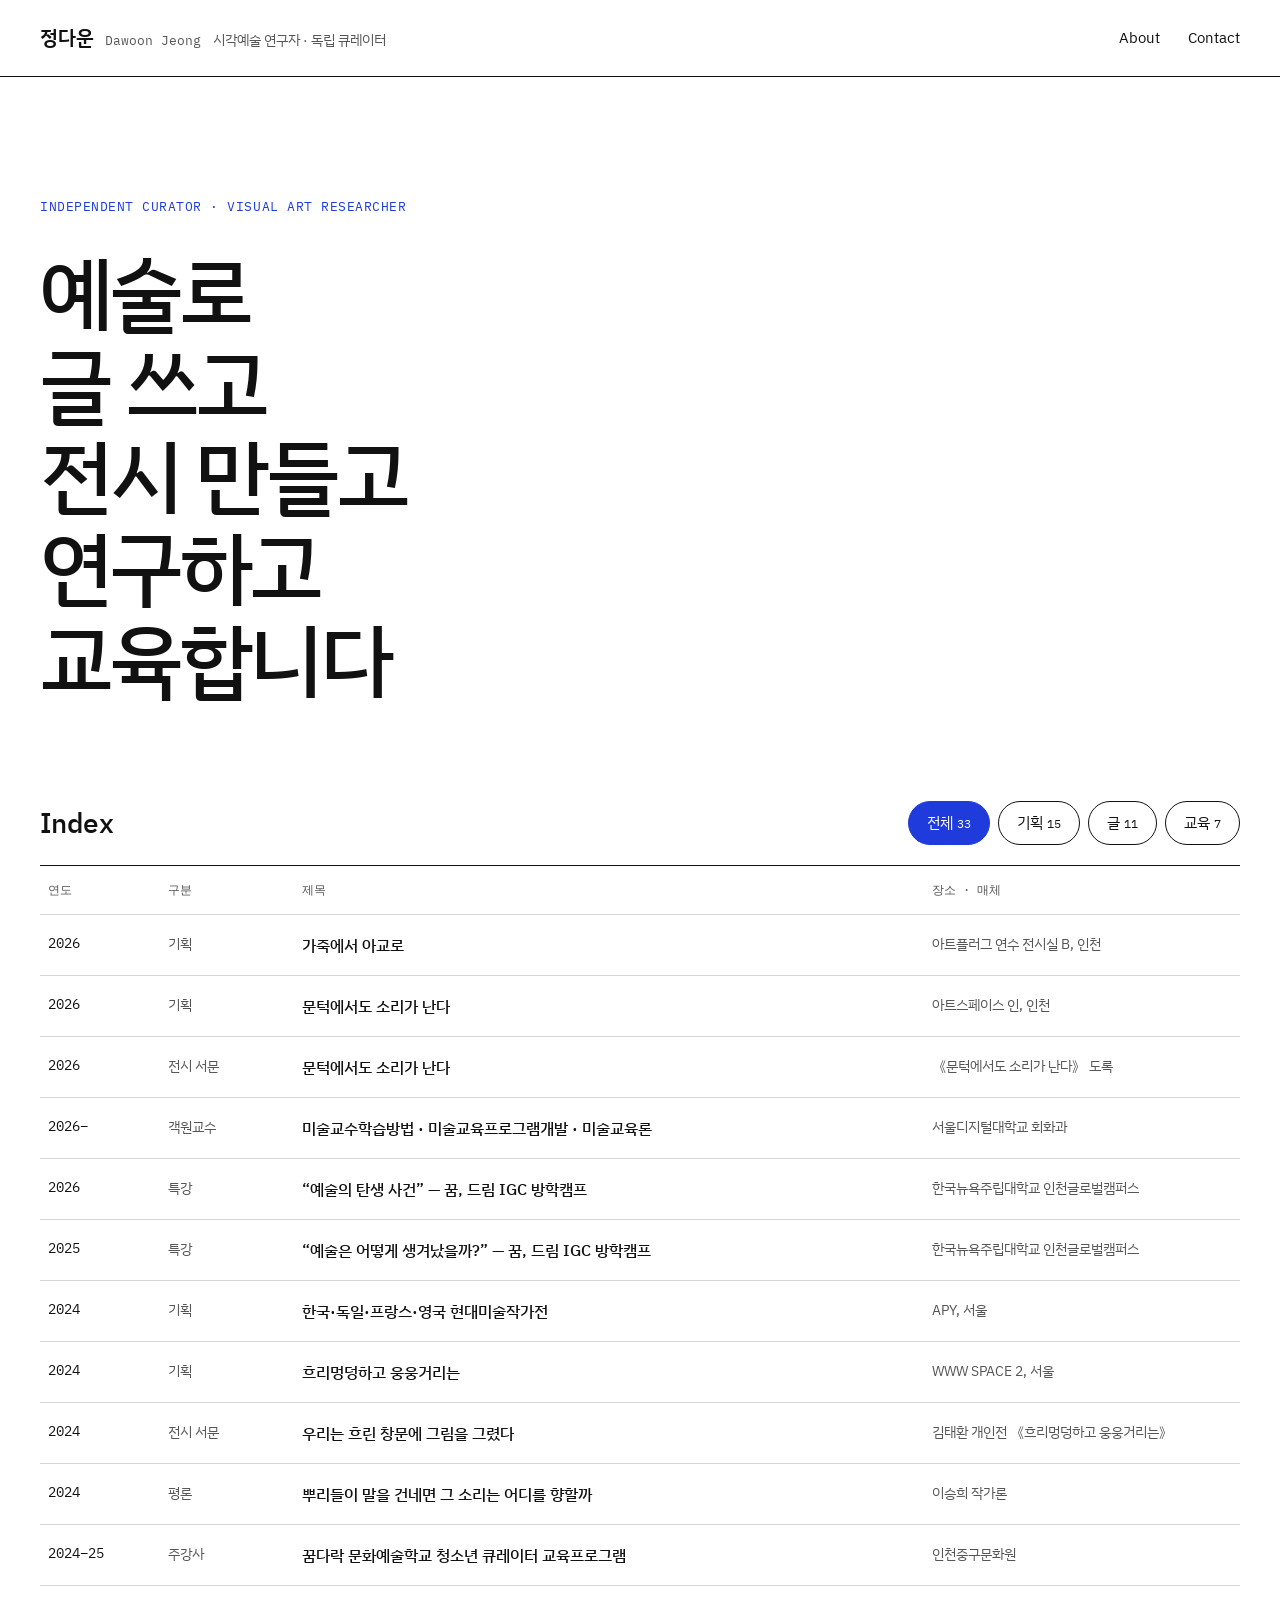
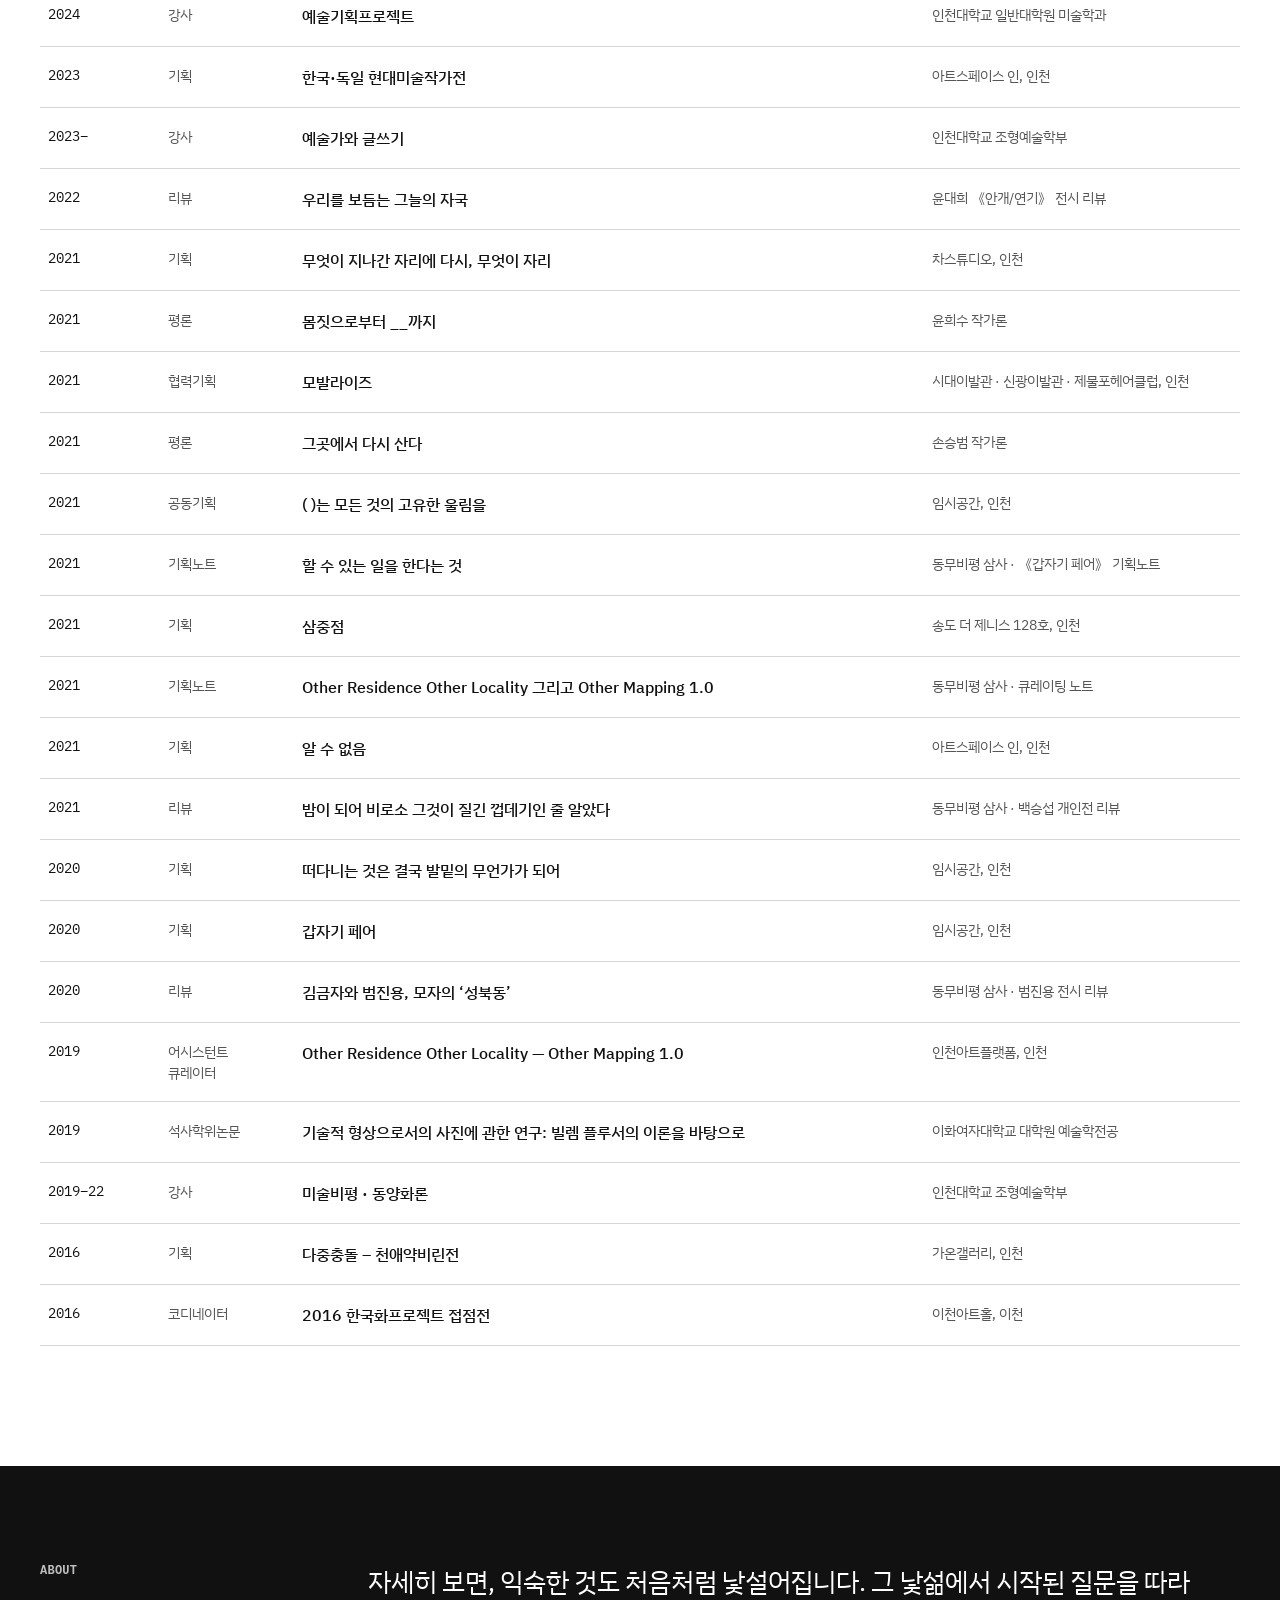
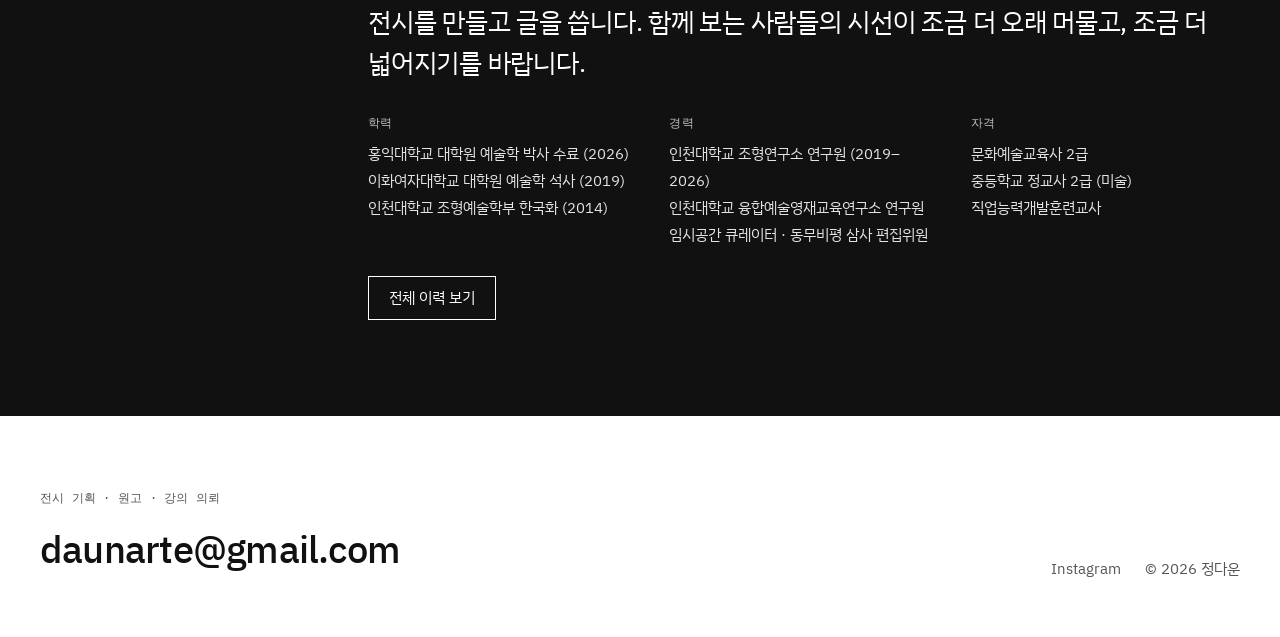
==== commit 8babafd4: "상단 메뉴를 About · Contact로 정리" ====
--- a/index.html
+++ b/index.html
@@ -29,11 +29,8 @@
   <div class="wrap">
     <a class="brand" href="index.html"><span class="brand-ko">정다운</span><span class="brand-en" data-name-en>Dawoon Jeong</span><span class="brand-role" data-role>시각예술 연구자 · 독립 큐레이터</span></a>
     <nav class="nav" aria-label="주 메뉴">
-      <a href="index.html#curating">기획</a>
-      <a href="index.html#writing">글</a>
-      <a href="index.html#teaching">교육</a>
-      <a href="about.html">소개</a>
-      <a href="#contact">연락</a>
+      <a href="about.html">About</a>
+      <a href="#contact">Contact</a>
     </nav>
   </div>
 </header>
--- a/assets/style.css
+++ b/assets/style.css
@@ -41,9 +41,10 @@
 /* 헤더 */
 .site-header { border-bottom: 1px solid var(--ink); background: var(--paper); }
 .site-header .wrap { display: flex; flex-wrap: wrap; align-items: center; justify-content: space-between; gap: 12px 24px; padding-top: 20px; padding-bottom: 20px; }
-.brand { display: flex; align-items: baseline; gap: 12px; }
+.brand { display: flex; flex-wrap: wrap; align-items: baseline; gap: 4px 12px; }
 .brand-ko { font-size: 20px; font-weight: 600; letter-spacing: -0.01em; }
 .brand-en { font-family: var(--mono); font-size: 13px; color: var(--muted); }
+.brand-role { font-size: 14px; color: var(--muted); }
 .nav { display: flex; flex-wrap: wrap; gap: 4px 28px; font-size: 15px; }
 .nav a { padding: 6px 0; }
 .nav a[aria-current="page"] { color: var(--accent); }
@@ -53,21 +54,8 @@
 .hero-main { flex: 999 1 640px; min-width: 0; }
 .hero-eyebrow { font-family: var(--mono); font-size: 13px; letter-spacing: 0.04em; color: var(--accent); margin-bottom: 28px; }
 .hero h1 { font-size: clamp(44px, 6.4vw, 84px); line-height: 1.12; font-weight: 500; letter-spacing: -0.035em; }
-.hero-meta { flex: 1 1 320px; display: flex; flex-direction: column; gap: 18px; font-size: 15px; line-height: 1.7; }
-.hero-meta dd { margin: 0; }
 
 /* 홈 — 최근 프로젝트 */
-.feature { padding-bottom: 112px; }
-.feature-link { display: flex; flex-wrap: wrap; gap: 32px; border-top: 1px solid var(--ink); padding-top: 24px; }
-.feature-link:hover { color: var(--ink); }
-.feature-link:hover .feature-more { text-decoration: underline; }
-.feature-img { flex: 1 1 420px; min-width: 0; background: #ededed; display: flex; align-items: center; justify-content: center; max-height: 640px; overflow: hidden; }
-.feature-img img { width: 100%; height: 100%; max-height: 640px; object-fit: contain; }
-.feature-body { flex: 1 1 360px; min-width: 0; display: flex; flex-direction: column; gap: 14px; }
-.feature-body h2 { font-size: clamp(30px, 3.2vw, 44px); line-height: 1.25; font-weight: 500; letter-spacing: -0.02em; }
-.feature-body .meta { font-size: 15px; color: var(--muted); }
-.feature-body .lede { font-size: 17px; line-height: 1.8; margin-top: 8px; }
-.feature-more { margin-top: 8px; font-size: 15px; font-weight: 500; color: var(--accent); }
 
 /* 인덱스 */
 .index { padding-bottom: 120px; scroll-margin-top: 24px; }
@@ -160,7 +148,7 @@
 @media (max-width: 760px) {
   :root { --gutter: 16px; }
   .hero { padding-top: 64px; padding-bottom: 56px; gap: 36px; }
-  .feature, .index { padding-bottom: 72px; }
+  .index { padding-bottom: 72px; }
   .row-head { display: none; }
   .row {
     grid-template-columns: auto minmax(0, 1fr);
